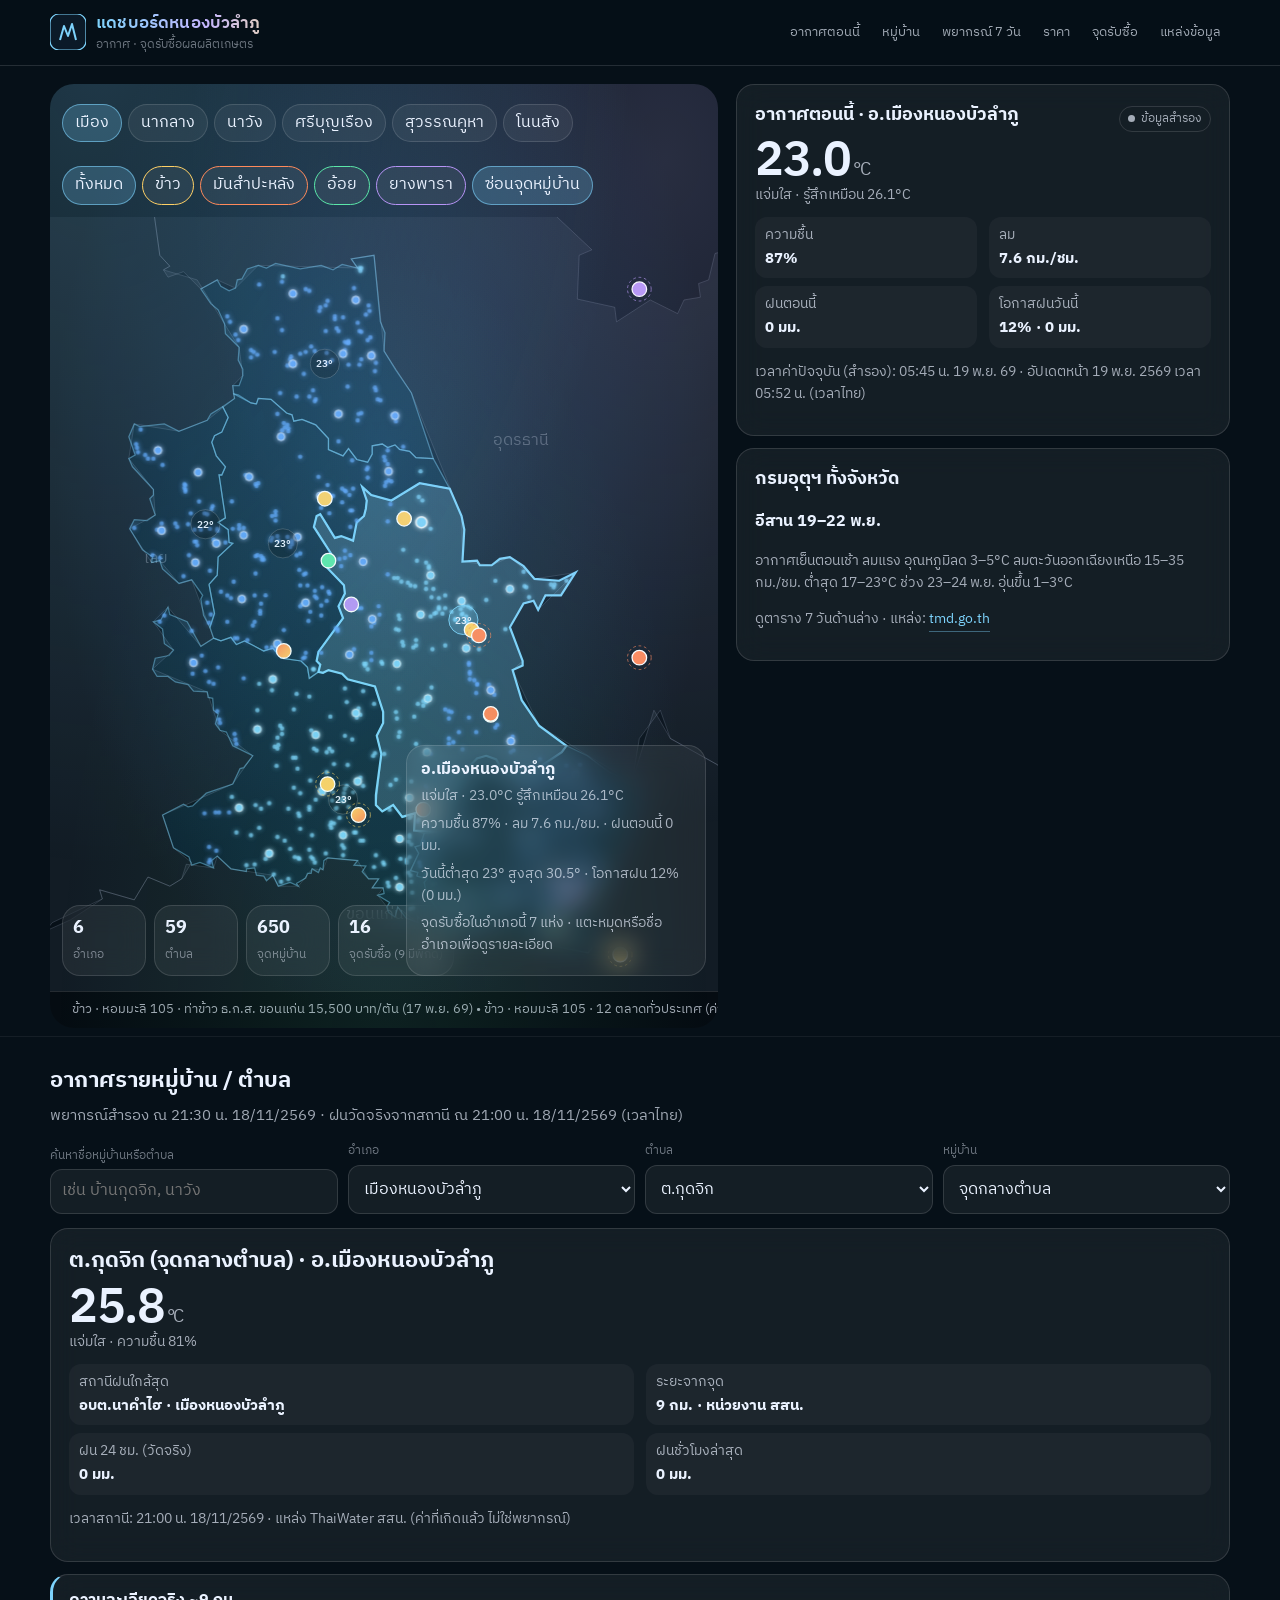
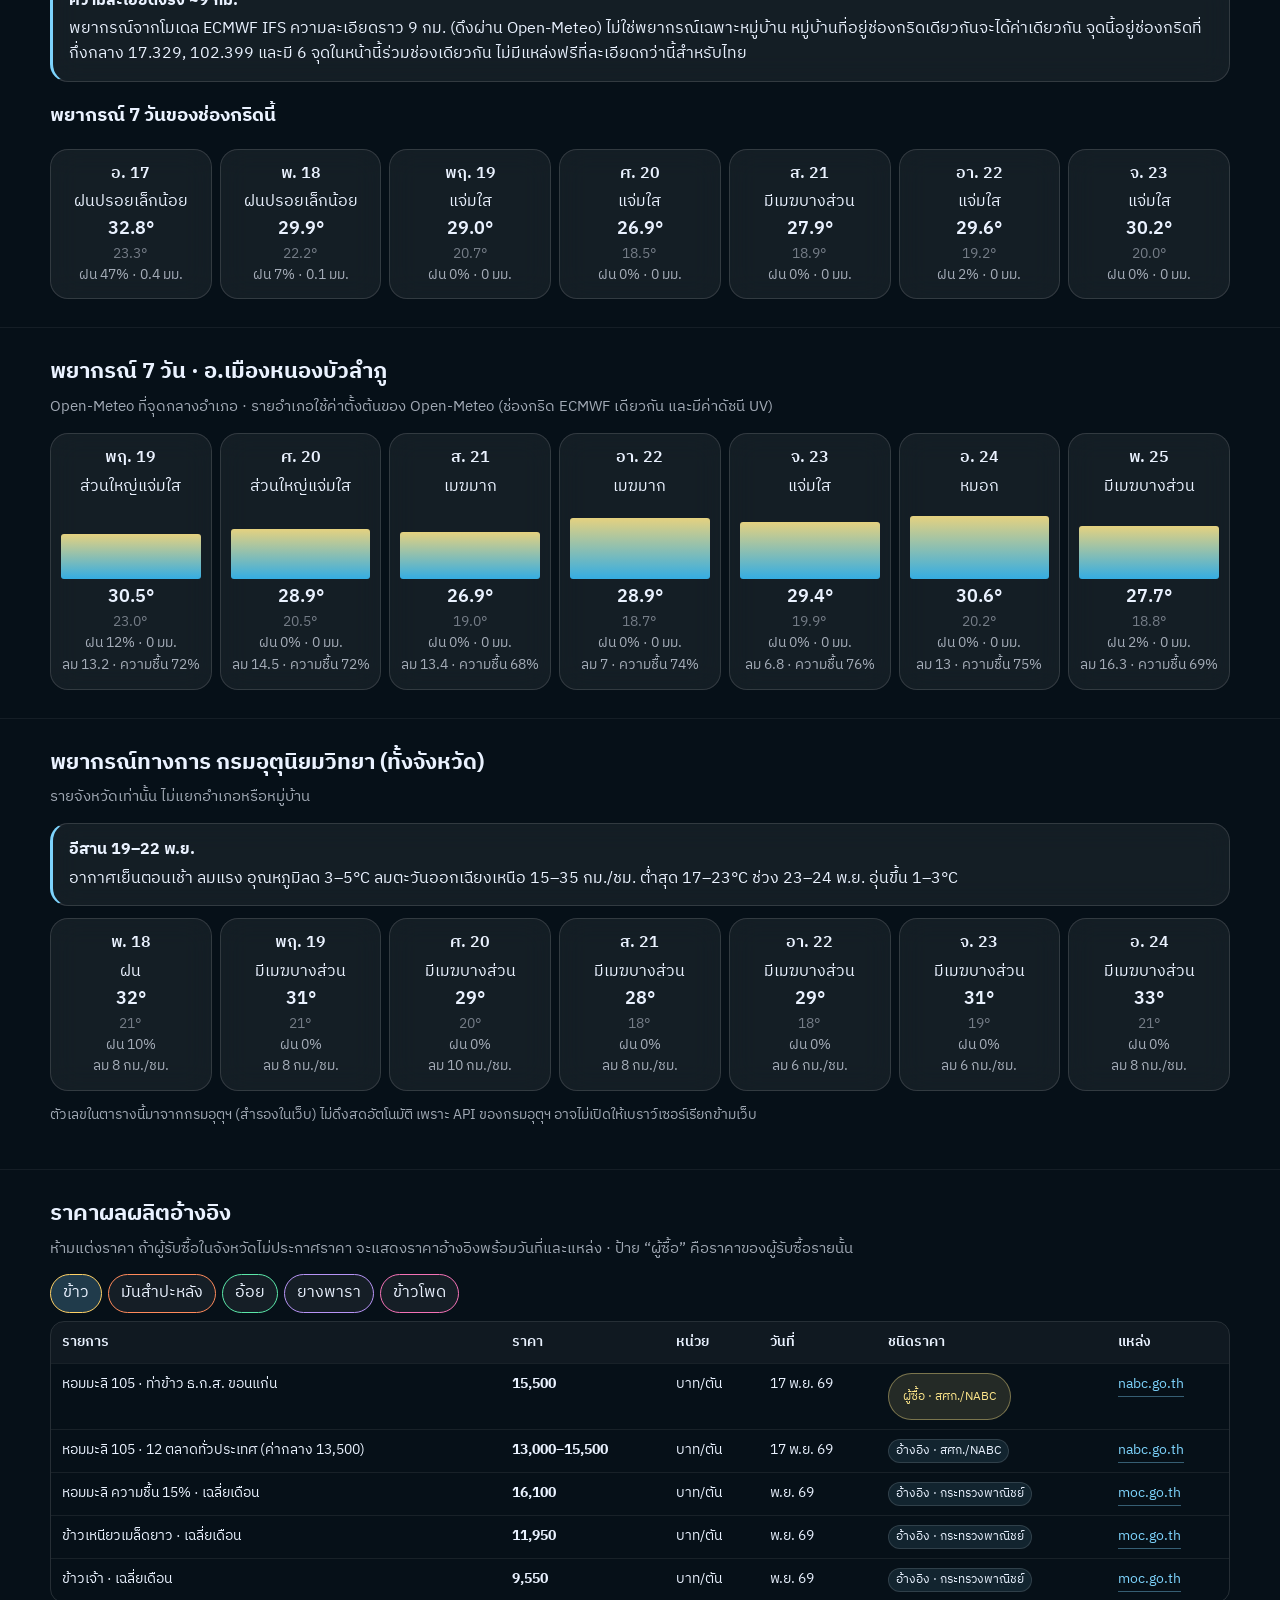
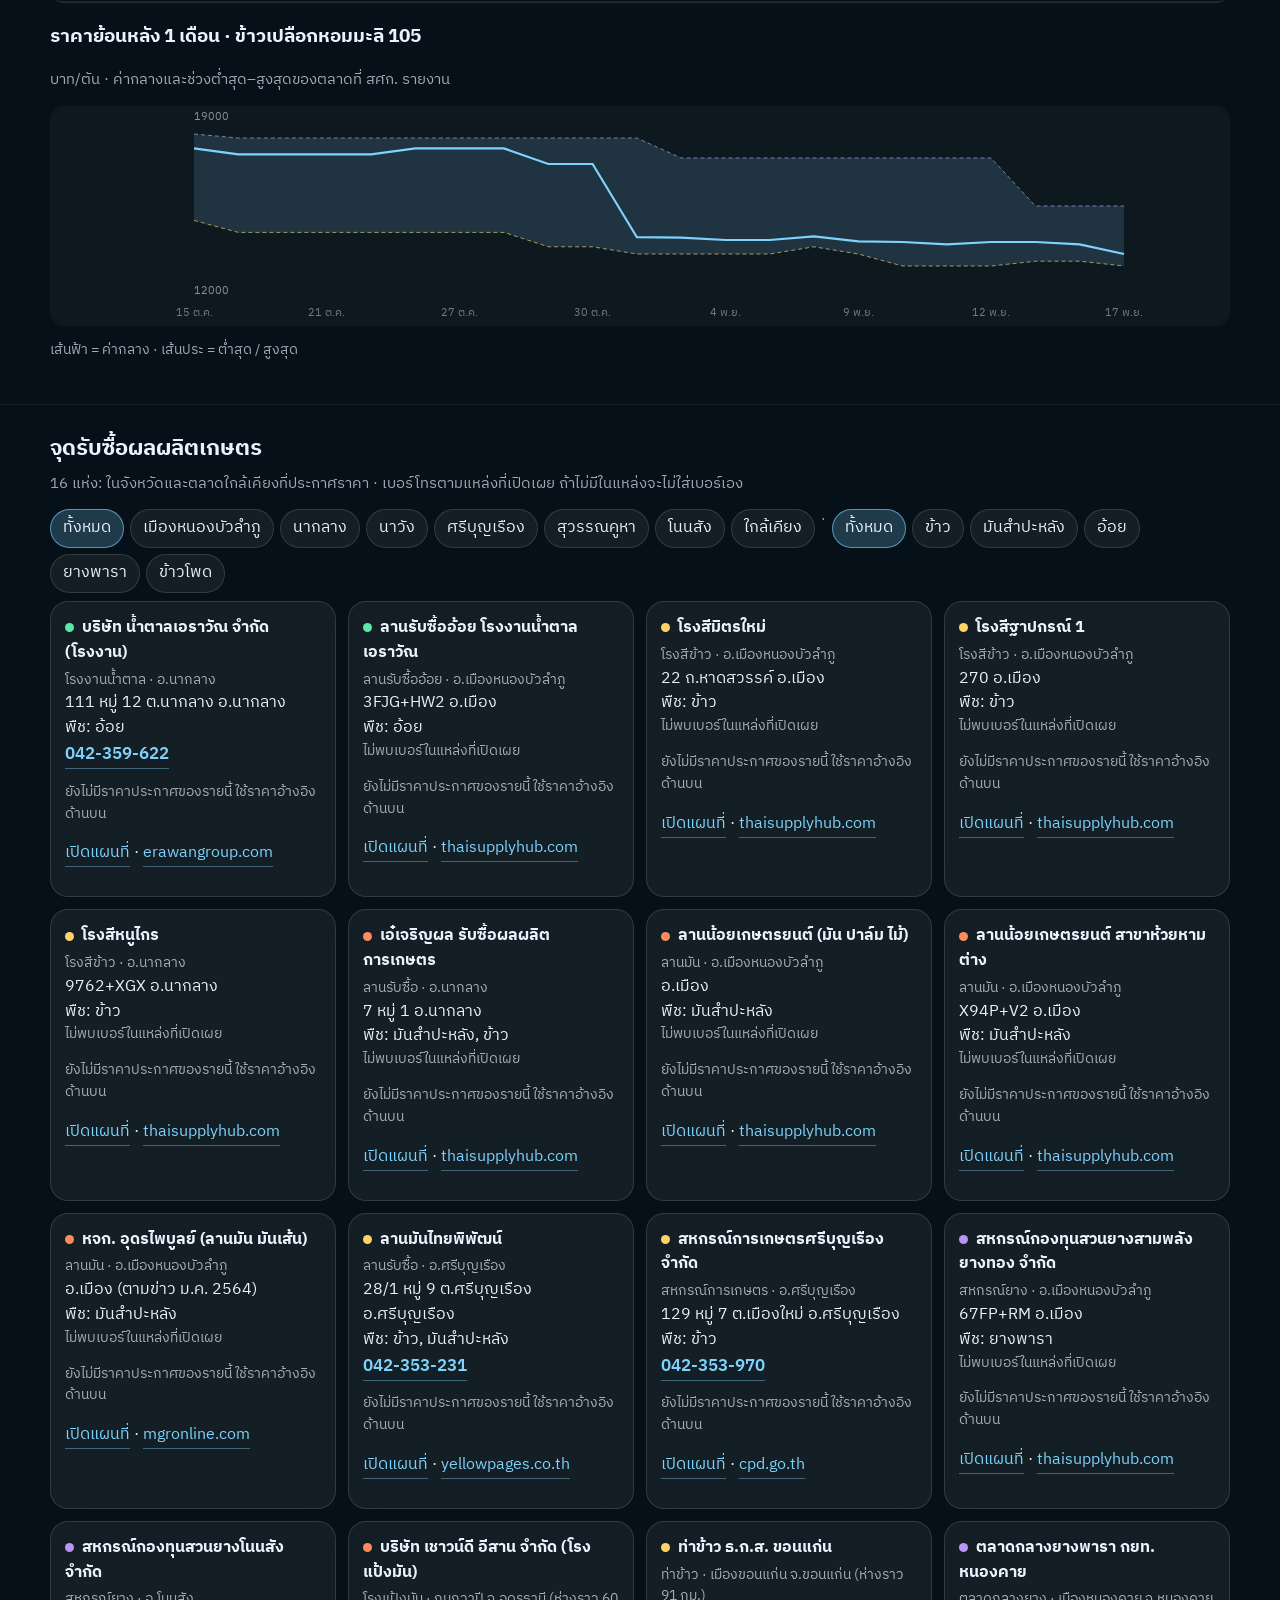
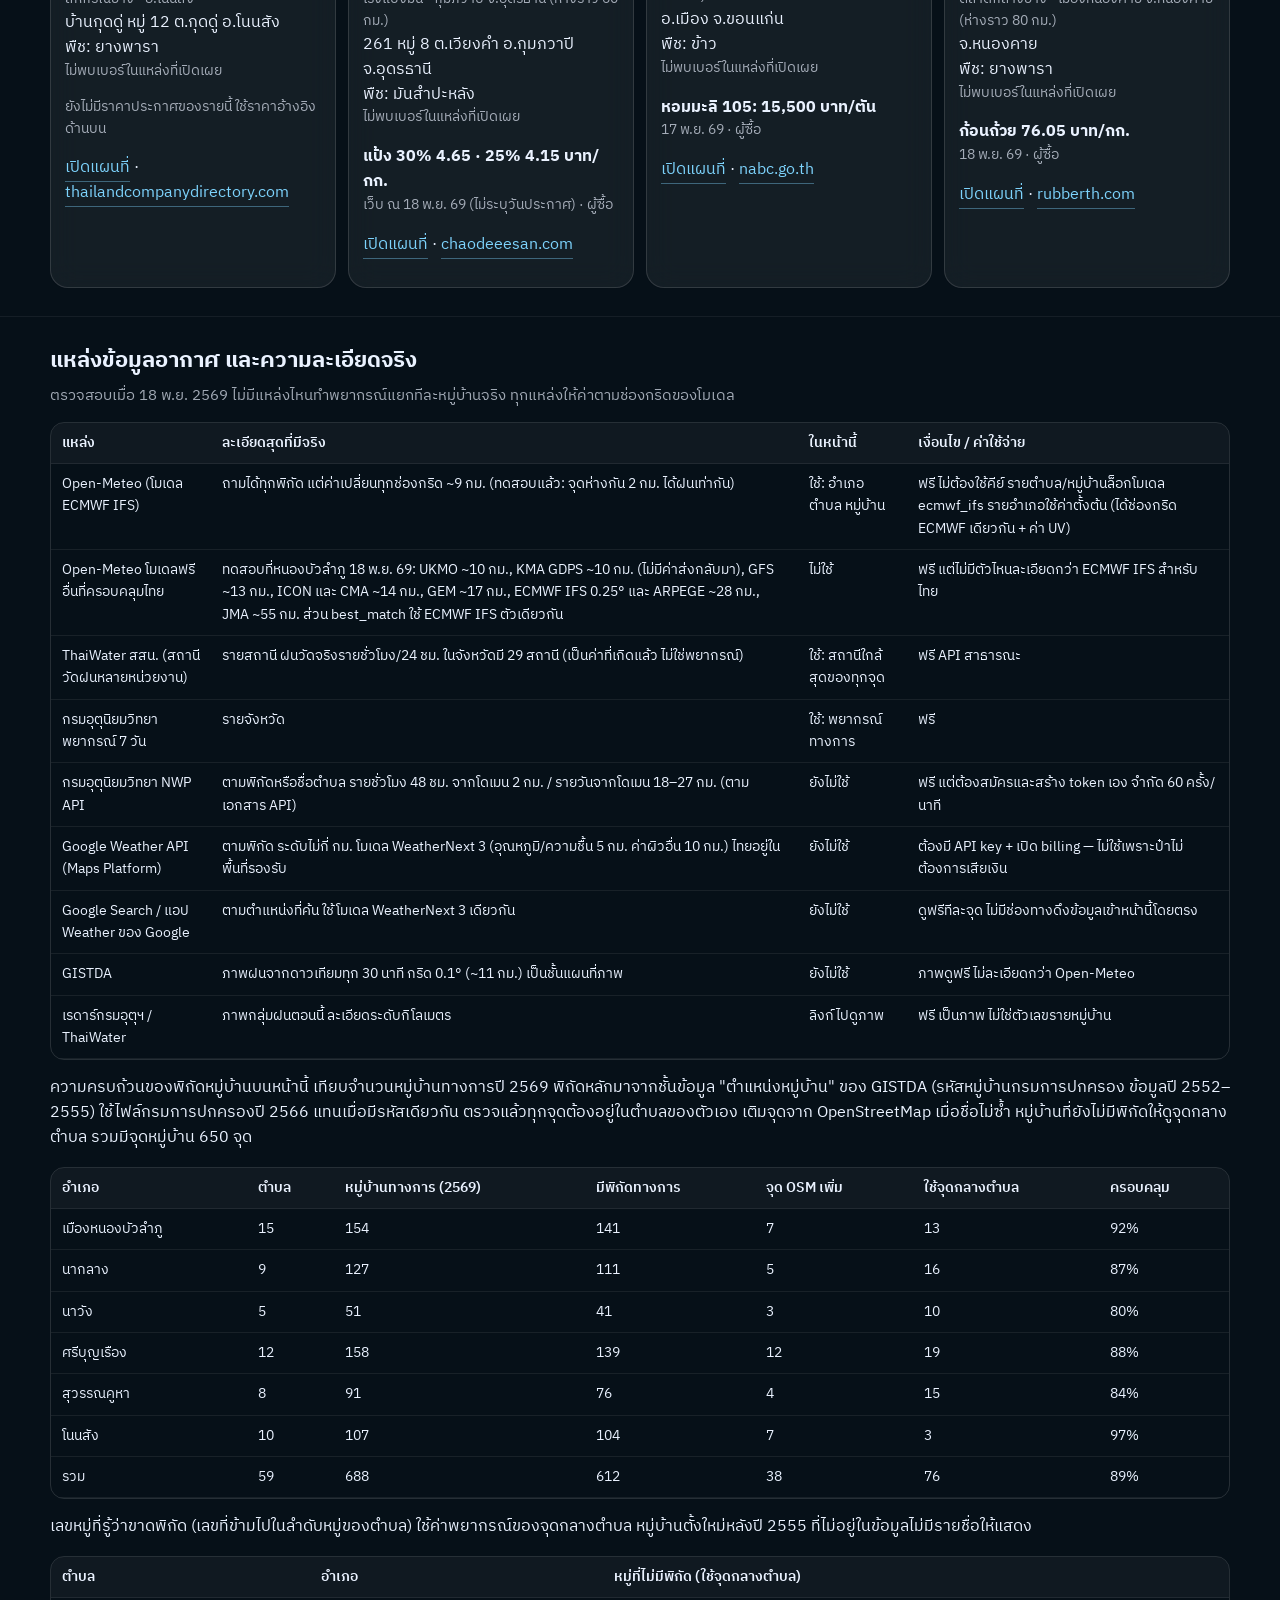
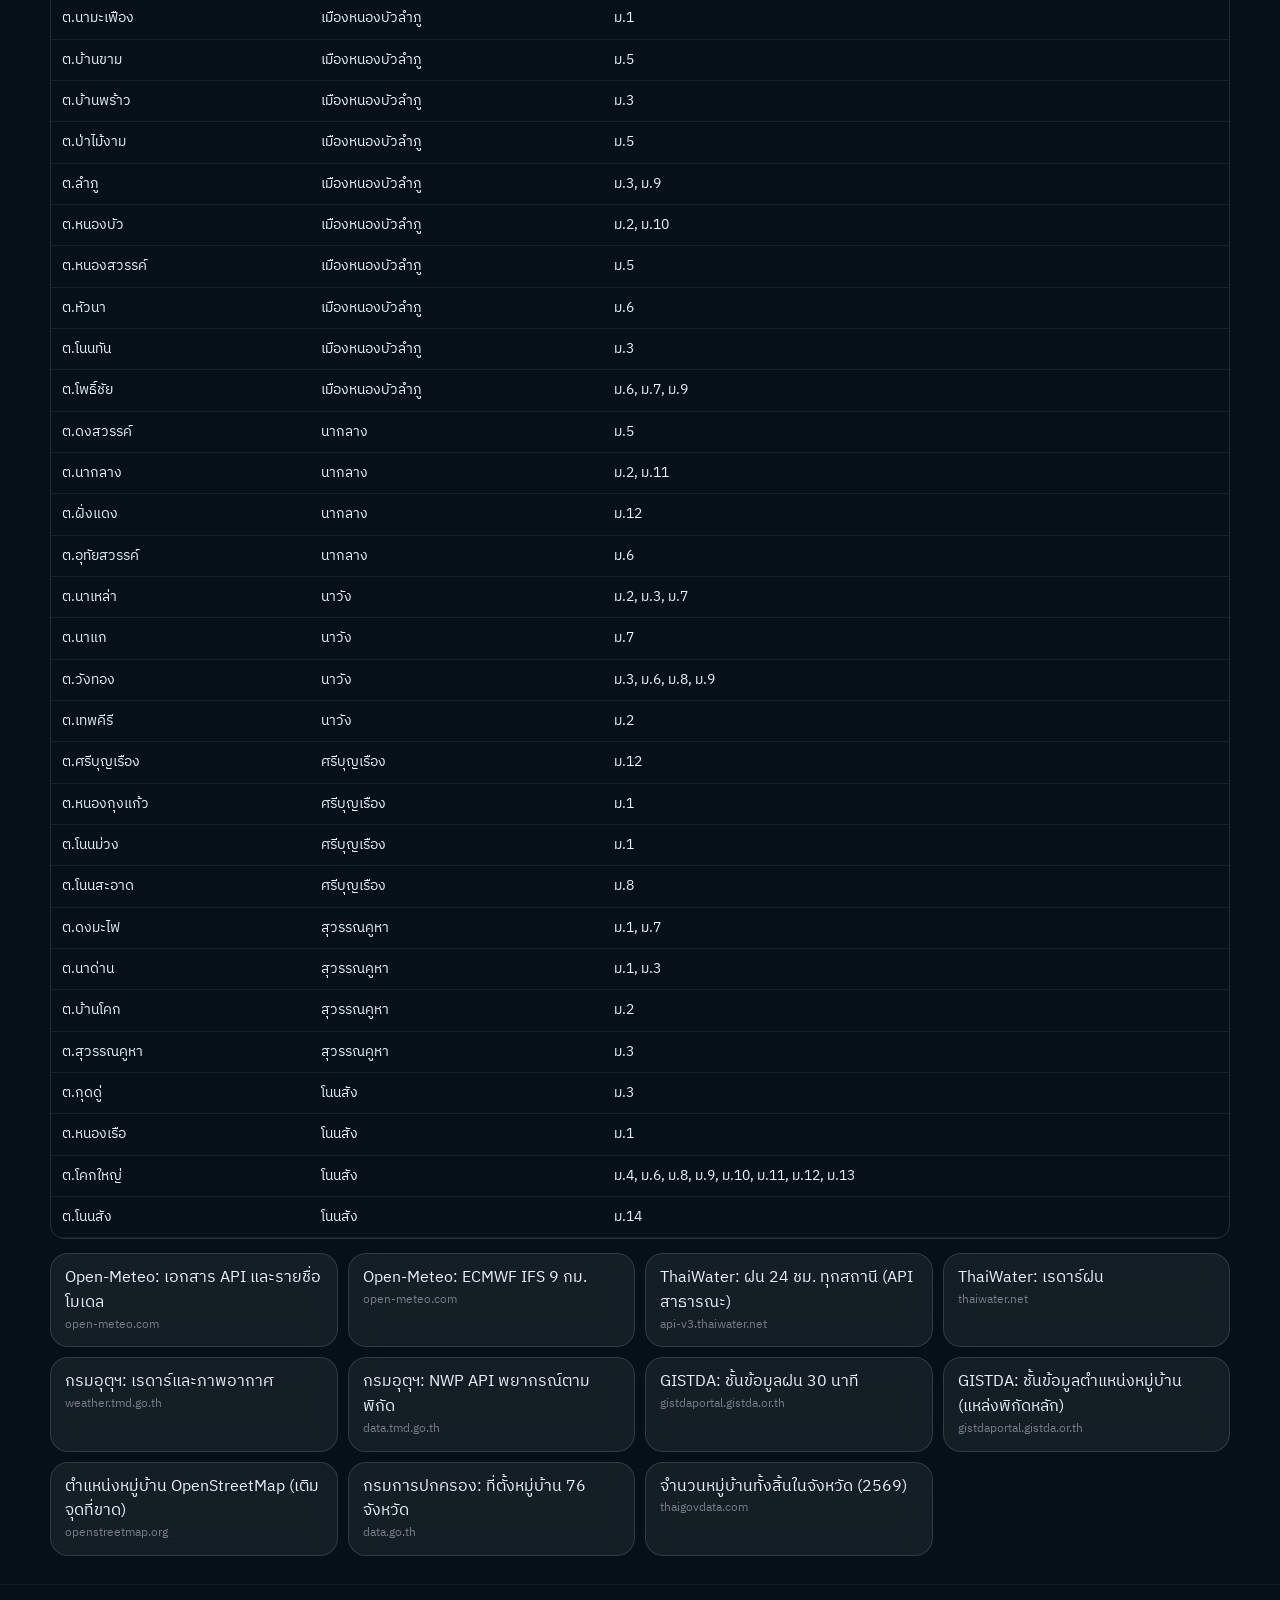
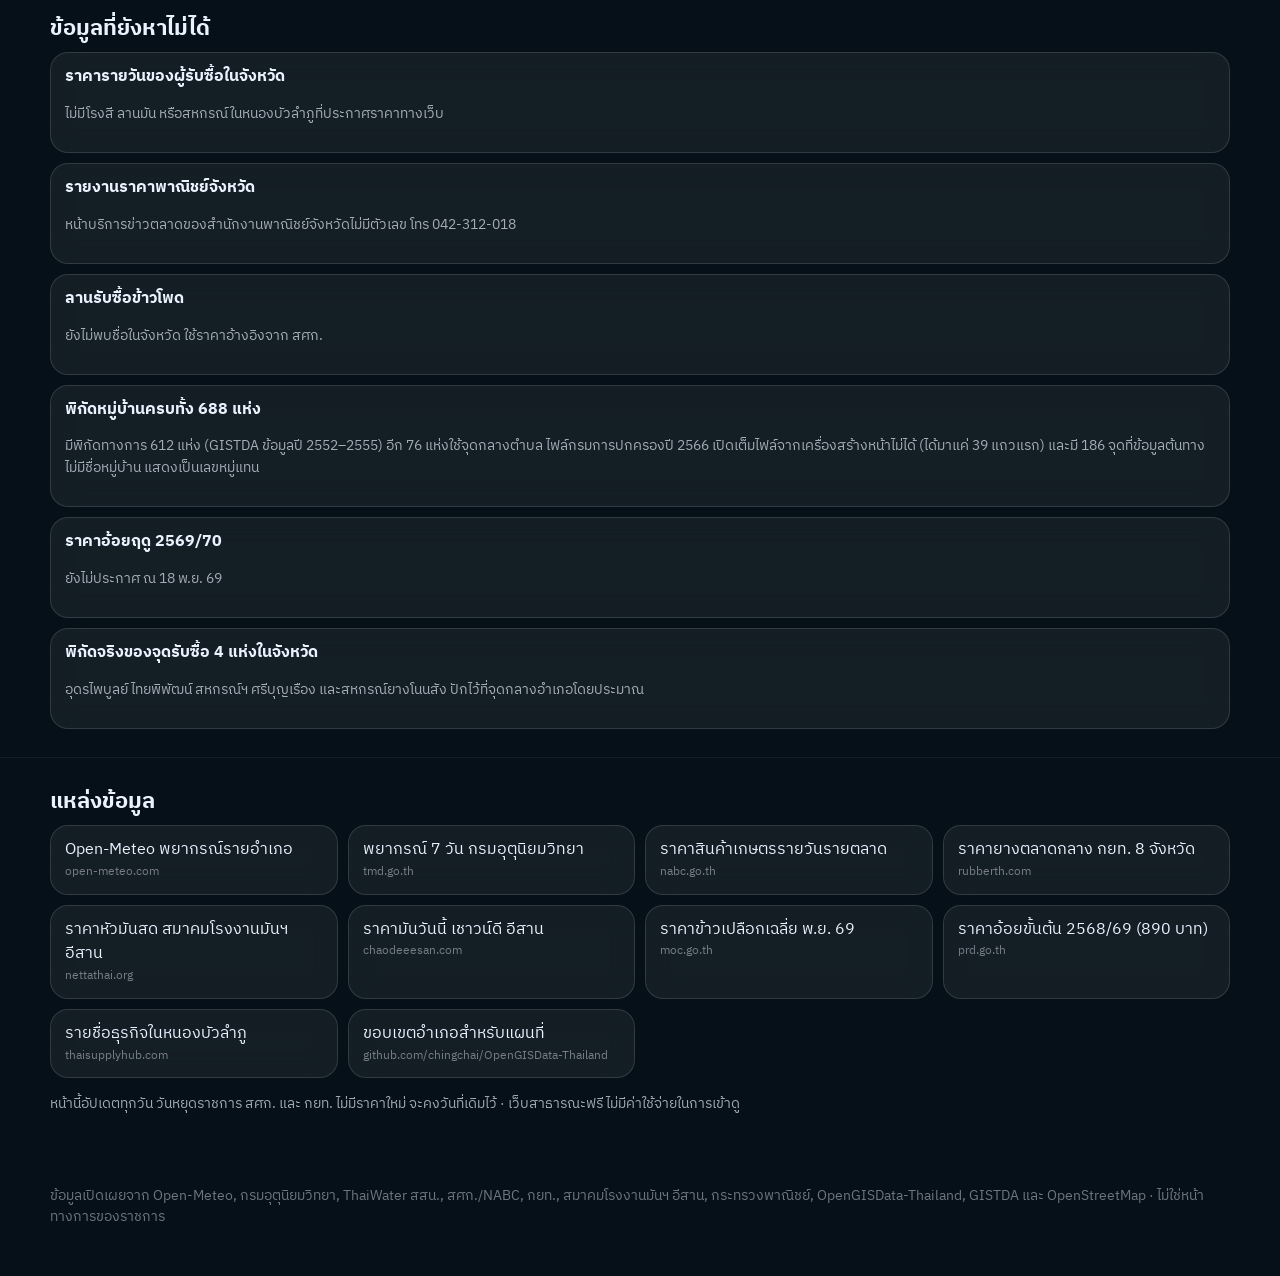
==== index.html @ e5b441b7 "Initial public Nong Bua Lamphu dashboard" ====
<!DOCTYPE html>
<html lang="th">
<head>
  <meta charset="utf-8">
  <meta name="viewport" content="width=device-width, initial-scale=1">
  <title>แดชบอร์ดหนองบัวลำภู: อากาศ และจุดรับซื้อผลผลิตเกษตร</title>
  <meta name="description" content="แผนที่ 6 อำเภอ 59 ตำบล อากาศรายตำบล/หมู่บ้าน ฝนวัดจริงจากสถานี พยากรณ์ 7 วัน ราคาผลผลิตล่าสุด และจุดรับซื้อในจังหวัดหนองบัวลำภู">
  <meta name="theme-color" content="#061018">
  <link rel="canonical" href="https://tongazung-ctrl.github.io/nbl-dashboard/">
  <meta property="og:type" content="website">
  <meta property="og:locale" content="th_TH">
  <meta property="og:site_name" content="แดชบอร์ดหนองบัวลำภู">
  <meta property="og:title" content="แดชบอร์ดหนองบัวลำภู: อากาศ และจุดรับซื้อผลผลิตเกษตร">
  <meta property="og:description" content="แผนที่ 6 อำเภอ 59 ตำบล อากาศรายตำบล/หมู่บ้าน ฝนวัดจริงจากสถานี พยากรณ์ 7 วัน ราคาผลผลิต และจุดรับซื้อ พร้อมเบอร์โทร">
  <meta property="og:url" content="https://tongazung-ctrl.github.io/nbl-dashboard/">
  <meta property="og:image" content="https://tongazung-ctrl.github.io/nbl-dashboard/assets/og.png">
  <meta property="og:image:width" content="1200">
  <meta property="og:image:height" content="630">
  <meta property="og:image:alt" content="แผนที่จังหวัดหนองบัวลำภูพร้อมจุดรับซื้อผลผลิตเกษตร">
  <meta name="twitter:card" content="summary_large_image">
  <meta name="twitter:title" content="แดชบอร์ดหนองบัวลำภู: อากาศ และจุดรับซื้อผลผลิตเกษตร">
  <meta name="twitter:description" content="แผนที่ 6 อำเภอ อากาศรายหมู่บ้าน ราคาผลผลิต และจุดรับซื้อในจังหวัดหนองบัวลำภู">
  <meta name="twitter:image" content="https://tongazung-ctrl.github.io/nbl-dashboard/assets/og.png">
  <link rel="icon" href="./assets/favicon.svg" type="image/svg+xml">
  <link rel="apple-touch-icon" href="./assets/og.png">
  <link rel="preconnect" href="https://fonts.googleapis.com">
  <link rel="preconnect" href="https://fonts.gstatic.com" crossorigin>
  <link href="https://fonts.googleapis.com/css2?family=IBM+Plex+Sans+Thai:wght@400;500;600;700&family=Prompt:wght@400;500;600&display=swap" rel="stylesheet">
  <link rel="stylesheet" href="./css/style.css">
</head>
<body>
  <a class="skip" href="#main">ข้ามไปเนื้อหา</a>
  <header class="top">
    <div class="top-inner">
      <a class="brand" href="#map">
        <svg class="brand-mark" viewBox="0 0 36 36" aria-hidden="true">
          <rect width="36" height="36" rx="9" fill="#0b1a28" stroke="#7dd3fc" stroke-width="1.2"/>
          <path d="M10 26 L14 12 L18 22 L22 10 L26 26" fill="none" stroke="#7dd3fc" stroke-width="2" stroke-linejoin="round"/>
        </svg>
        <div>
          <h1 class="nb-title">แดชบอร์ดหนองบัวลำภู</h1>
          <p>อากาศ · จุดรับซื้อผลผลิตเกษตร</p>
        </div>
      </a>
      <nav class="nav" aria-label="ส่วนของหน้า">
        <a href="#now">อากาศตอนนี้</a>
        <a href="#village">หมู่บ้าน</a>
        <a href="#wx7">พยากรณ์ 7 วัน</a>
        <a href="#prices">ราคา</a>
        <a href="#buyers">จุดรับซื้อ</a>
        <a href="#wxsrc">แหล่งข้อมูล</a>
      </nav>
    </div>
  </header>

  <main id="main">
    <section class="hero" id="map">
      <div class="wrap hero-grid">
        <div class="map-stage" id="map-stage">
          <div class="aurora" aria-hidden="true"></div>
          <div class="map-hud" id="map-hud"></div>
          <div id="map-svg"></div>
          <div class="vfx" id="vfx" aria-hidden="true"></div>
          <div class="map-overlay">
            <div class="map-stats" id="map-stats"></div>
            <aside class="nb-glass map-card" id="map-card"></aside>
          </div>
          <div class="ticker-wrap"><div class="ticker" id="ticker"></div></div>
        </div>
        <div class="side">
          <article class="nb-glass panel" id="now">
            <div id="now-panel">กำลังโหลดข้อมูล…</div>
          </article>
          <article class="nb-glass panel" id="tmd-mini"></article>
        </div>
      </div>
    </section>

    <section class="block" id="village">
      <div class="wrap">
        <h2>อากาศรายหมู่บ้าน / ตำบล</h2>
        <p class="caption" id="village-caption"></p>
        <div class="filters" id="village-filters"></div>
        <div id="village-body"></div>
      </div>
    </section>

    <section class="block" id="wx7">
      <div class="wrap">
        <h2 id="wx7-title">พยากรณ์ 7 วัน</h2>
        <p class="caption">Open-Meteo ที่จุดกลางอำเภอ · รายอำเภอใช้ค่าตั้งต้นของ Open-Meteo (ช่องกริด ECMWF เดียวกัน และมีค่าดัชนี UV)</p>
        <div class="grid-7" id="wx7-grid"></div>
      </div>
    </section>

    <section class="block" id="tmd">
      <div class="wrap">
        <h2>พยากรณ์ทางการ กรมอุตุนิยมวิทยา (ทั้งจังหวัด)</h2>
        <p class="caption">รายจังหวัดเท่านั้น ไม่แยกอำเภอหรือหมู่บ้าน</p>
        <div id="tmd-body"></div>
      </div>
    </section>

    <section class="block" id="prices">
      <div class="wrap">
        <h2>ราคาผลผลิตอ้างอิง</h2>
        <p class="caption">ห้ามแต่งราคา ถ้าผู้รับซื้อในจังหวัดไม่ประกาศราคา จะแสดงราคาอ้างอิงพร้อมวันที่และแหล่ง · ป้าย “ผู้ซื้อ” คือราคาของผู้รับซื้อรายนั้น</p>
        <div class="chips" id="price-crops"></div>
        <div class="table-wrap" id="price-table"></div>
        <div id="series-block" style="margin-top:18px"></div>
      </div>
    </section>

    <section class="block" id="buyers">
      <div class="wrap">
        <h2>จุดรับซื้อผลผลิตเกษตร</h2>
        <p class="caption">16 แห่ง: ในจังหวัดและตลาดใกล้เคียงที่ประกาศราคา · เบอร์โทรตามแหล่งที่เปิดเผย ถ้าไม่มีในแหล่งจะไม่ใส่เบอร์เอง</p>
        <div class="chips" id="buyer-filters"></div>
        <div class="buyer-grid" id="buyer-grid"></div>
      </div>
    </section>

    <section class="block" id="wxsrc">
      <div class="wrap">
        <h2>แหล่งข้อมูลอากาศ และความละเอียดจริง</h2>
        <p class="caption">ตรวจสอบเมื่อ 18 พ.ย. 2569 ไม่มีแหล่งไหนทำพยากรณ์แยกทีละหมู่บ้านจริง ทุกแหล่งให้ค่าตามช่องกริดของโมเดล</p>
        <div id="wxsrc-body"></div>
      </div>
    </section>

    <section class="block" id="gaps">
      <div class="wrap">
        <h2>ข้อมูลที่ยังหาไม่ได้</h2>
        <div class="gap-list" id="gaps-body"></div>
      </div>
    </section>

    <section class="block" id="sources">
      <div class="wrap">
        <h2>แหล่งข้อมูล</h2>
        <div class="links" id="sources-body"></div>
        <p class="muted" style="margin-top:16px">หน้านี้อัปเดตทุกวัน วันหยุดราชการ สศก. และ กยท. ไม่มีราคาใหม่ จะคงวันที่เดิมไว้ · เว็บสาธารณะฟรี ไม่มีค่าใช้จ่ายในการเข้าดู</p>
      </div>
    </section>
  </main>

  <footer>
    <div class="wrap">ข้อมูลเปิดเผยจาก Open-Meteo, กรมอุตุนิยมวิทยา, ThaiWater สสน., สศก./NABC, กยท., สมาคมโรงงานมันฯ อีสาน, กระทรวงพาณิชย์, OpenGISData-Thailand, GISTDA และ OpenStreetMap · ไม่ใช่หน้าทางการของราชการ</div>
  </footer>
  <script src="./js/app.js" defer></script>
</body>
</html>
---- css/style.css ----
:root {
  --ink: #eaf2ff;
  --ink2: rgba(234, 242, 255, 0.68);
  --ink3: rgba(234, 242, 255, 0.45);
  --accent: #7dd3fc;
  --accent-2: #c4b5fd;
  --gold: #fde68a;
  --bg: #061018;
  --bg-2: #0b1a28;
  --card: rgba(255, 255, 255, 0.06);
  --stroke: rgba(255, 255, 255, 0.13);
  --good: #5be7a9;
  --warn: #fbbf24;
  --font: "IBM Plex Sans Thai", "Prompt", "Sarabun", "Noto Sans Thai", system-ui, sans-serif;
  --radius: 18px;
  --max: 1180px;
}

* { box-sizing: border-box; }
html { scroll-behavior: smooth; }
html, body { margin: 0; padding: 0; background: var(--bg); color: var(--ink); font-family: var(--font); }
body { min-height: 100%; line-height: 1.55; }
img { max-width: 100%; }
a { color: var(--accent); }
a:hover { color: #fff; }
button, select, input { font: inherit; color: inherit; }

.skip { position: absolute; left: -999px; top: 0; }
.skip:focus { left: 8px; top: 8px; background: #fff; color: #000; padding: 8px 12px; z-index: 99; }

/* header */
.top {
  position: sticky; top: 0; z-index: 40;
  backdrop-filter: blur(16px); -webkit-backdrop-filter: blur(16px);
  background: rgba(6, 16, 24, 0.78);
  border-bottom: 1px solid var(--stroke);
}
.top-inner, .wrap { width: min(var(--max), calc(100% - 32px)); margin: 0 auto; }
.top-inner { display: flex; align-items: center; gap: 16px; padding: 10px 0; }
.brand { display: flex; align-items: center; gap: 10px; text-decoration: none; color: inherit; flex: 1; min-width: 0; }
.brand-mark { width: 36px; height: 36px; flex: none; }
.brand h1 { margin: 0; font-size: 1.05rem; font-weight: 600; letter-spacing: 0.01em; white-space: nowrap; overflow: hidden; text-overflow: ellipsis; }
.brand p { margin: 0; font-size: 0.75rem; color: var(--ink3); }
.nav { display: flex; gap: 4px; flex-wrap: wrap; justify-content: flex-end; }
.nav a {
  color: var(--ink2); text-decoration: none; font-size: 0.82rem;
  padding: 6px 9px; border-radius: 999px;
}
.nav a:hover, .nav a:focus { background: rgba(125, 211, 252, 0.12); color: #fff; }

.nb-title {
  background: linear-gradient(90deg, #7dd3fc, #c4b5fd, #fde68a, #7dd3fc);
  background-size: 200% 100%;
  -webkit-background-clip: text; background-clip: text; color: transparent;
  animation: nbShine 8s linear infinite;
}

@keyframes nbPulse { 0% { transform: scale(1); opacity: .8 } 100% { transform: scale(3.4); opacity: 0 } }
@keyframes nbFloatA { 0% { transform: translate3d(0,0,0); opacity: 0 } 20% { opacity: .9 } 100% { transform: translate3d(24px,-160px,0); opacity: 0 } }
@keyframes nbFloatB { 0% { transform: translate3d(0,0,0); opacity: 0 } 20% { opacity: .8 } 100% { transform: translate3d(-28px,-200px,0); opacity: 0 } }
@keyframes nbRain { 0% { transform: translate3d(0,-140px,0) rotate(12deg) } 100% { transform: translate3d(-180px,1100px,0) rotate(12deg) } }
@keyframes nbCloud { 0% { transform: translateX(-40%) } 100% { transform: translateX(140%) } }
@keyframes nbAurora { 0%,100% { transform: translate(0,0) scale(1) } 50% { transform: translate(8%,6%) scale(1.2) } }
@keyframes nbDraw { from { stroke-dashoffset: 2600 } to { stroke-dashoffset: 0 } }
@keyframes nbDash { to { stroke-dashoffset: -24 } }
@keyframes nbTicker { from { transform: translateX(0) } to { transform: translateX(-50%) } }
@keyframes nbRise { from { opacity: 0; transform: translateY(14px) } to { opacity: 1; transform: none } }
@keyframes nbShine { 0% { background-position: 0% 50% } 100% { background-position: 200% 50% } }

.nb-pulse { transform-box: fill-box; transform-origin: center; animation: nbPulse 2.6s ease-out infinite; }
.nb-dist { cursor: pointer; transition: fill .35s ease, filter .35s ease; }
.nb-dist:hover, .nb-dist:focus { fill: rgba(125,211,252,.20); filter: drop-shadow(0 0 12px rgba(125,211,252,.75)); outline: none; }
.nb-dist.is-on { fill: rgba(125,211,252,.28); }
.nb-draw { stroke-dasharray: 2600; animation: nbDraw 2.8s ease-out both; }
.nb-flow { stroke-dasharray: 6 6; animation: nbDash 1.1s linear infinite; }
.nb-pin { cursor: pointer; }
.nb-pin .nb-core { transition: transform .25s ease; transform-box: fill-box; transform-origin: center; }
.nb-pin:hover .nb-core, .nb-pin:focus .nb-core { transform: scale(1.4); }
.nb-glass { background: var(--card); border: 1px solid var(--stroke); backdrop-filter: blur(14px); -webkit-backdrop-filter: blur(14px); border-radius: var(--radius); }
.nb-rise { animation: nbRise .55s ease both; }
.nb-chip { transition: box-shadow .25s ease, background .25s ease, transform .2s ease; cursor: pointer; font: inherit; color: inherit; background: rgba(255,255,255,.06); border: 1px solid var(--stroke); border-radius: 999px; padding: 6px 12px; }
.nb-chip:hover { box-shadow: 0 0 18px rgba(125,211,252,.45); transform: translateY(-1px); }
.nb-chip.is-on { background: rgba(125,211,252,.22); border-color: rgba(125,211,252,.6); }
.nb-link { color: var(--accent); text-decoration: none; border-bottom: 1px solid rgba(125,211,252,.4); }
.nb-link:hover { color: #fff; border-color: #fff; }

/* hero */
.hero { padding: 18px 0 8px; }
.hero-grid { display: grid; grid-template-columns: minmax(0, 1.15fr) minmax(280px, 0.85fr); gap: 18px; align-items: start; }
.map-stage { position: relative; overflow: hidden; border-radius: 24px; isolation: isolate; background: radial-gradient(ellipse at 50% 40%, #123049 0%, #071018 70%); min-height: 480px; }
.map-stage svg.map { width: 100%; height: auto; display: block; max-height: 86vh; }
.aurora {
  position: absolute; inset: -20%; pointer-events: none; z-index: 0;
  background:
    radial-gradient(ellipse at 20% 10%, rgba(125,211,252,.22), transparent 50%),
    radial-gradient(ellipse at 80% 20%, rgba(196,181,253,.18), transparent 45%),
    radial-gradient(ellipse at 50% 90%, rgba(91,231,169,.1), transparent 50%);
  animation: nbAurora 16s ease-in-out infinite;
}
.vfx { position: absolute; inset: 0; pointer-events: none; overflow: hidden; z-index: 2; }
.vfx .drop {
  position: absolute; top: -10%; width: 1.5px; height: 18px;
  background: linear-gradient(to bottom, transparent, rgba(186,230,253,.85));
  animation: nbRain 2.2s linear infinite;
}
.vfx .cloud {
  position: absolute; top: 8%; width: 180px; height: 46px; border-radius: 40px;
  background: rgba(226,232,240,.16); filter: blur(2px);
  animation: nbCloud 28s linear infinite;
}
.vfx .sun {
  position: absolute; width: 6px; height: 6px; border-radius: 50%;
  background: #fde68a; opacity: 0;
  animation: nbFloatA 5s ease-in infinite;
}
.ticker-wrap { overflow: hidden; border-top: 1px solid var(--stroke); background: rgba(0,0,0,.25); }
.ticker { display: flex; width: max-content; animation: nbTicker 40s linear infinite; white-space: nowrap; font-size: 0.8rem; color: var(--ink2); padding: 8px 0; }
.ticker span { padding: 0 22px; }

.map-overlay { position: absolute; inset: 0; z-index: 3; pointer-events: none; }
.map-overlay > * { pointer-events: auto; }
.map-hud { position: relative; z-index: 4; display: flex; flex-wrap: wrap; gap: 8px; align-items: flex-start; padding: 12px 12px 4px; }
.map-card { position: absolute; right: 12px; bottom: 52px; width: min(300px, calc(100% - 24px)); padding: 12px 14px; font-size: 0.88rem; }
.map-card h3 { margin: 0 0 4px; font-size: 1rem; }
.map-card p { margin: 0 0 6px; color: var(--ink2); }
.map-stats { position: absolute; left: 12px; bottom: 52px; display: flex; gap: 8px; flex-wrap: wrap; }
.stat { padding: 8px 10px; min-width: 84px; }
.stat b { display: block; font-size: 1.15rem; }
.stat span { font-size: 0.72rem; color: var(--ink3); }

.side { display: flex; flex-direction: column; gap: 12px; }
.panel { padding: 16px 18px; }
.panel h2 { margin: 0 0 8px; font-size: 1.15rem; }
.panel .muted, .muted { color: var(--ink2); font-size: 0.88rem; }
.now-temp { font-size: 3rem; font-weight: 600; letter-spacing: -0.03em; line-height: 1; }
.now-temp small { font-size: 1.1rem; font-weight: 400; color: var(--ink2); }
.kv { display: grid; grid-template-columns: 1fr 1fr; gap: 8px 12px; margin-top: 10px; font-size: 0.88rem; }
.kv div { background: rgba(255,255,255,.04); border-radius: 12px; padding: 8px 10px; }
.kv b { display: block; font-size: 0.95rem; }
.chips { display: flex; flex-wrap: wrap; gap: 6px; margin: 8px 0; }
.live-badge { display: inline-flex; align-items: center; gap: 6px; font-size: 0.75rem; padding: 3px 8px; border-radius: 999px; border: 1px solid var(--stroke); color: var(--ink2); }
.live-badge.on { border-color: rgba(91,231,169,.5); color: var(--good); }
.live-badge i { width: 7px; height: 7px; border-radius: 50%; background: currentColor; display: inline-block; }

/* sections */
section.block { padding: 28px 0; border-top: 1px solid rgba(255,255,255,.06); }
section.block h2 { margin: 0 0 6px; font-size: 1.35rem; }
.caption { margin: 0 0 14px; color: var(--ink2); font-size: 0.92rem; }
.grid-7 { display: grid; grid-template-columns: repeat(7, minmax(0, 1fr)); gap: 8px; }
.day-card { padding: 12px 10px; text-align: center; }
.day-card .hi { font-size: 1.15rem; font-weight: 600; }
.day-card .lo { color: var(--ink3); font-size: 0.85rem; }
.day-card .name { font-weight: 600; margin-bottom: 4px; }
.bars { display: flex; align-items: flex-end; gap: 3px; height: 72px; margin: 8px 0 4px; }
.bar { flex: 1; border-radius: 3px; background: linear-gradient(to top, #38bdf8, #fde68a); opacity: .9; min-height: 4px; }

/* village */
.filters { display: flex; flex-wrap: wrap; gap: 10px; align-items: flex-end; margin-bottom: 14px; }
.field { display: flex; flex-direction: column; gap: 4px; min-width: min(100%, 180px); flex: 1; position: relative; }
.field label { font-size: 0.78rem; color: var(--ink3); }
.field input, .field select {
  background: rgba(255,255,255,.06); border: 1px solid var(--stroke);
  border-radius: 12px; padding: 9px 11px; outline: none;
}
.field input:focus, .field select:focus { border-color: var(--accent); }
.suggest { position: absolute; top: 100%; left: 0; right: 0; z-index: 8; background: #102232; border: 1px solid var(--stroke); border-radius: 12px; margin-top: 4px; max-height: 240px; overflow: auto; box-shadow: 0 12px 40px rgba(0,0,0,.4); }
.suggest button { display: block; width: 100%; text-align: left; background: none; border: 0; padding: 8px 12px; cursor: pointer; color: inherit; }
.suggest button:hover, .suggest button:focus { background: rgba(125,211,252,.12); }
.callout { padding: 14px 16px; border-left: 3px solid var(--accent); margin: 12px 0; }
.callout strong { display: block; margin-bottom: 4px; }

/* tables */
.table-wrap { overflow: auto; border-radius: 14px; border: 1px solid var(--stroke); }
table { width: 100%; border-collapse: collapse; font-size: 0.9rem; }
th, td { padding: 9px 11px; text-align: left; border-bottom: 1px solid rgba(255,255,255,.07); vertical-align: top; }
th { background: rgba(255,255,255,.04); font-weight: 600; white-space: nowrap; }
tr:hover td { background: rgba(125,211,252,.05); }
.tag { display: inline-block; font-size: 0.72rem; padding: 2px 7px; border-radius: 999px; border: 1px solid var(--stroke); }
.tag.buyer { background: rgba(253,230,138,.12); border-color: rgba(253,230,138,.4); color: var(--gold); }
.tag.ref { background: rgba(125,211,252,.1); }

/* chart */
.chart { width: 100%; height: 220px; display: block; background: rgba(255,255,255,.03); border-radius: 14px; }

/* buyers */
.buyer-grid { display: grid; grid-template-columns: repeat(auto-fill, minmax(260px, 1fr)); gap: 12px; }
.buyer { padding: 14px; }
.buyer h3 { margin: 0 0 4px; font-size: 1rem; }
.buyer .phone a { font-size: 1.05rem; font-weight: 600; text-decoration: none; }
.dot { display: inline-block; width: 9px; height: 9px; border-radius: 50%; margin-right: 4px; vertical-align: middle; }

/* sources / cards */
.links { display: grid; grid-template-columns: repeat(auto-fill, minmax(240px, 1fr)); gap: 10px; }
.links a { display: block; padding: 12px 14px; text-decoration: none; color: inherit; }
.links a:hover { border-color: var(--accent); }
.links small { display: block; color: var(--ink3); font-size: 0.75rem; }
.gap-list { display: grid; gap: 10px; }
.gap-list article { padding: 12px 14px; }
.gap-list h3 { margin: 0 0 4px; font-size: 1rem; }

footer { padding: 28px 0 48px; color: var(--ink3); font-size: 0.85rem; }

@media (max-width: 900px) {
  .hero-grid { grid-template-columns: 1fr; }
  .grid-7 { grid-template-columns: repeat(2, minmax(0, 1fr)); }
  .brand p, .nav { display: none; }
  .map-card, .map-stats { position: static; width: auto; margin: 8px 12px; }
  .map-overlay { position: relative; inset: auto; }
  .map-stage { min-height: 0; }
  .now-temp { font-size: 2.4rem; }
}
@media (prefers-reduced-motion: reduce) {
  *, *::before, *::after { animation: none !important; transition: none !important; }
}
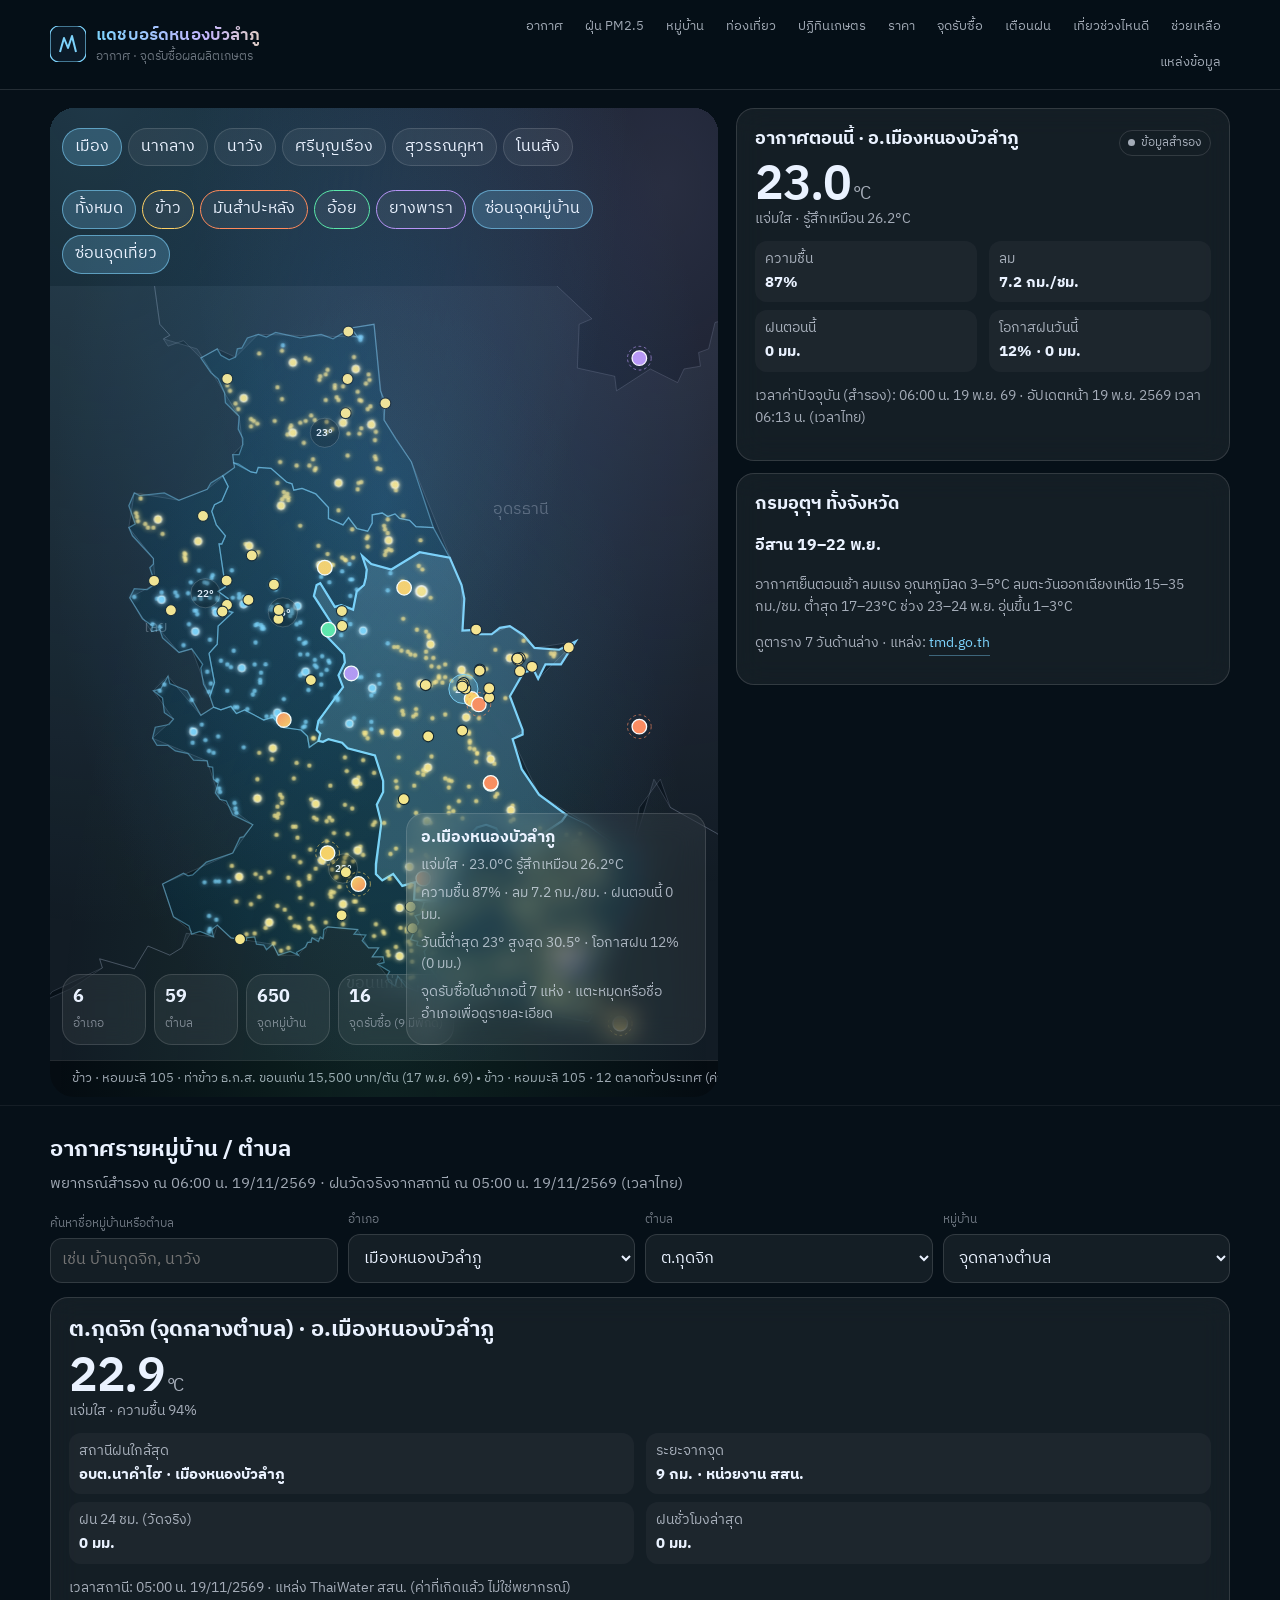
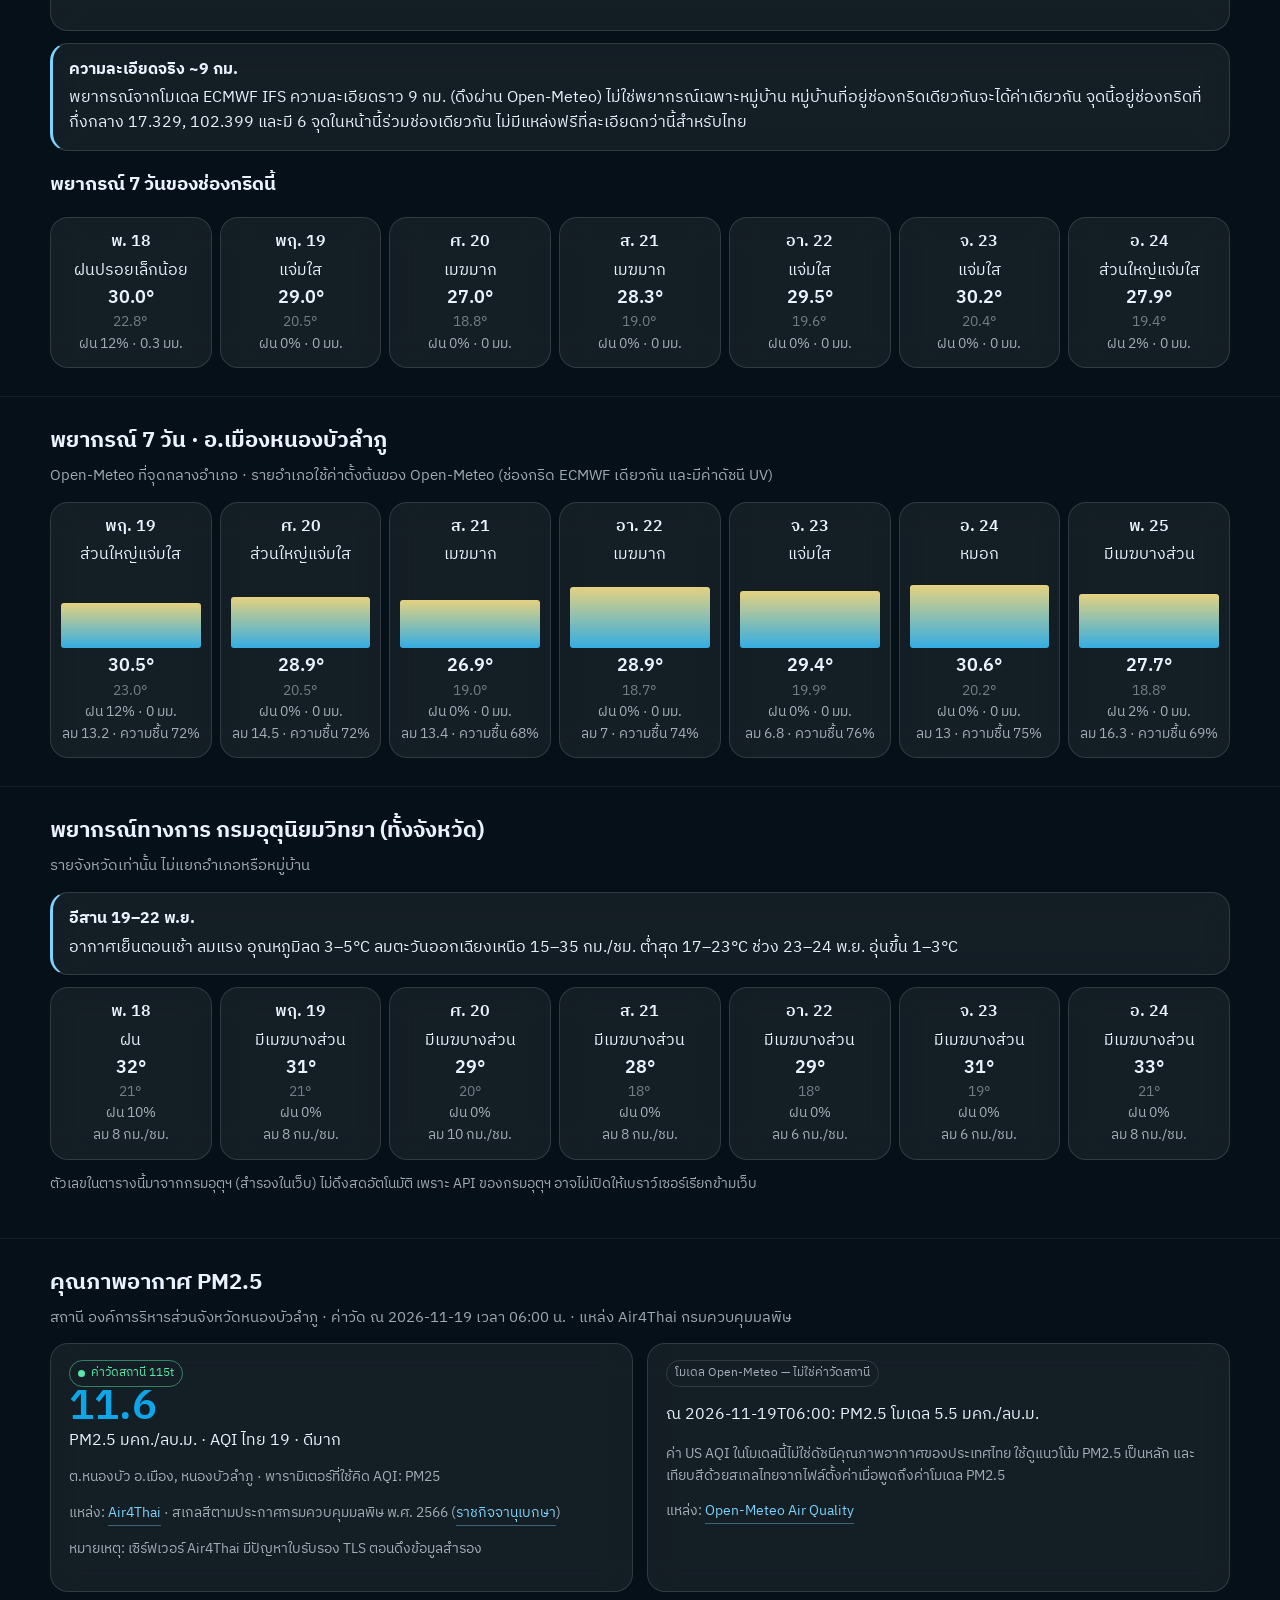
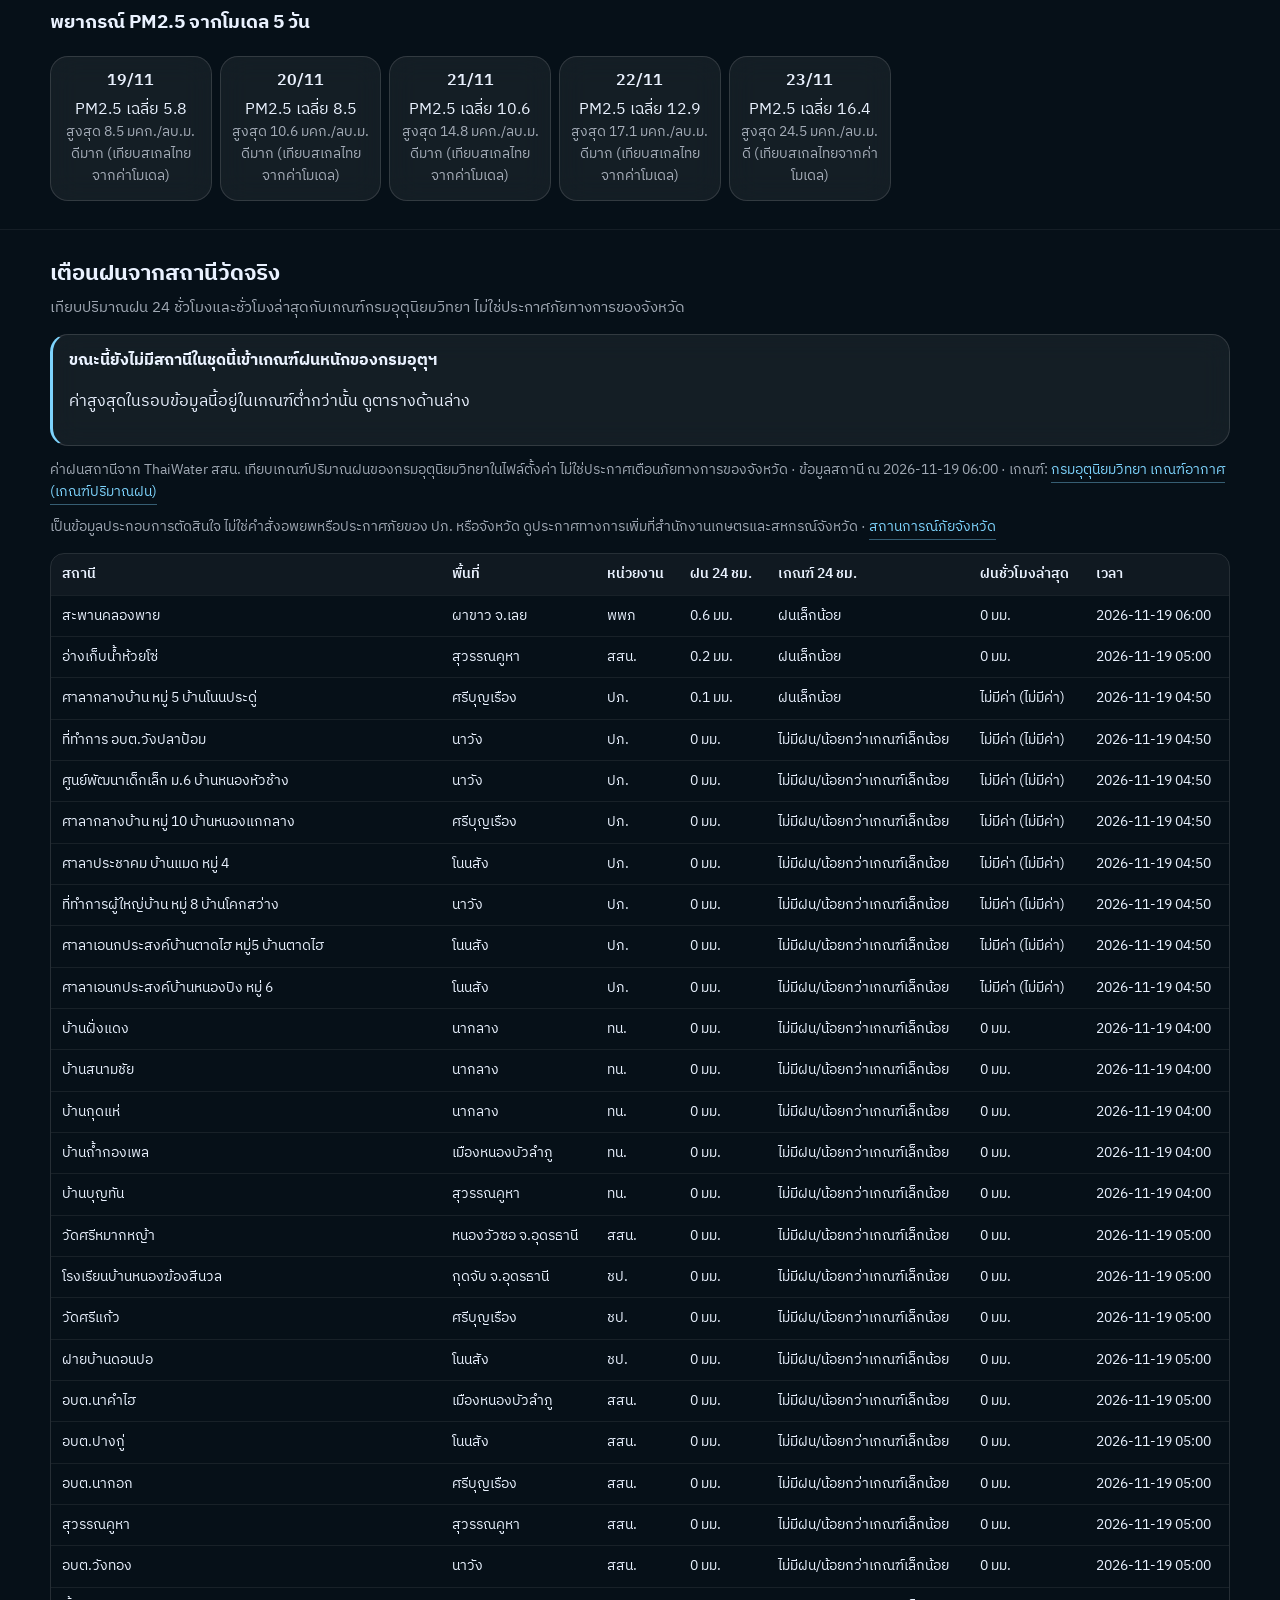
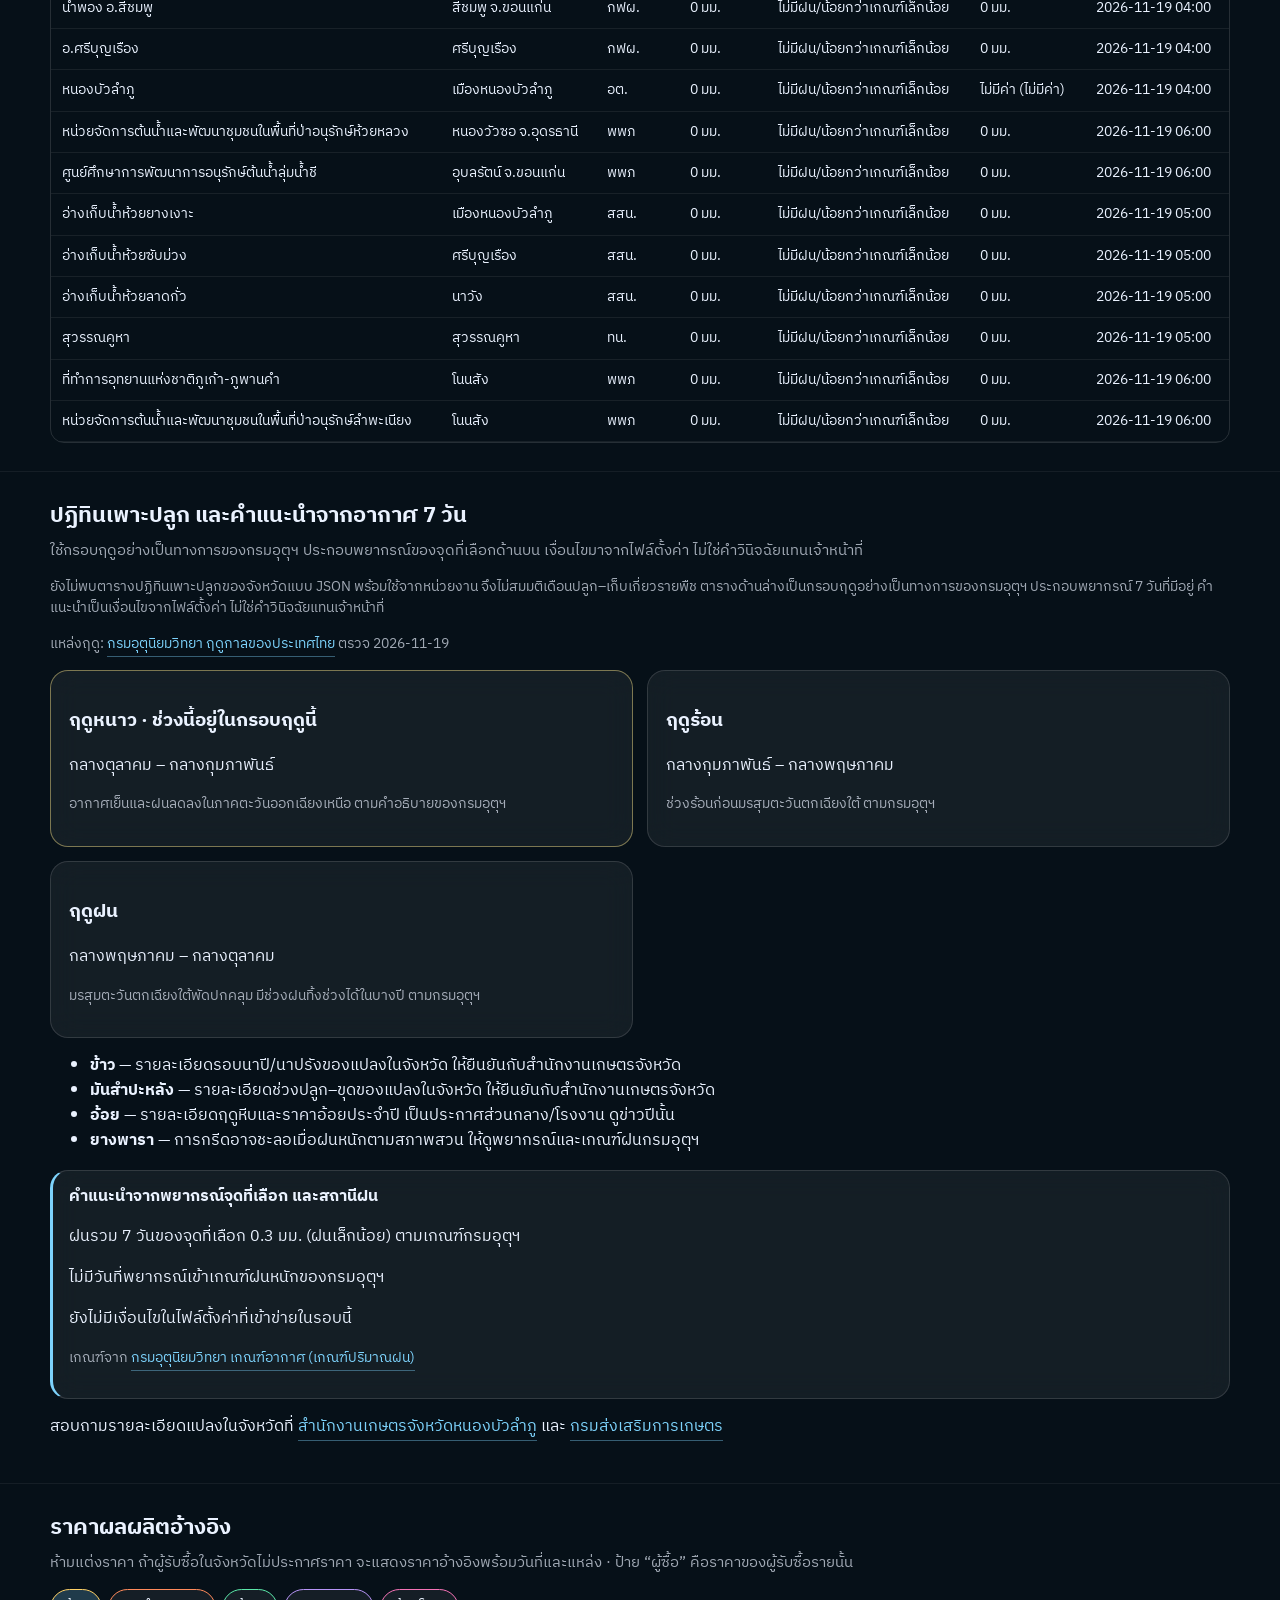
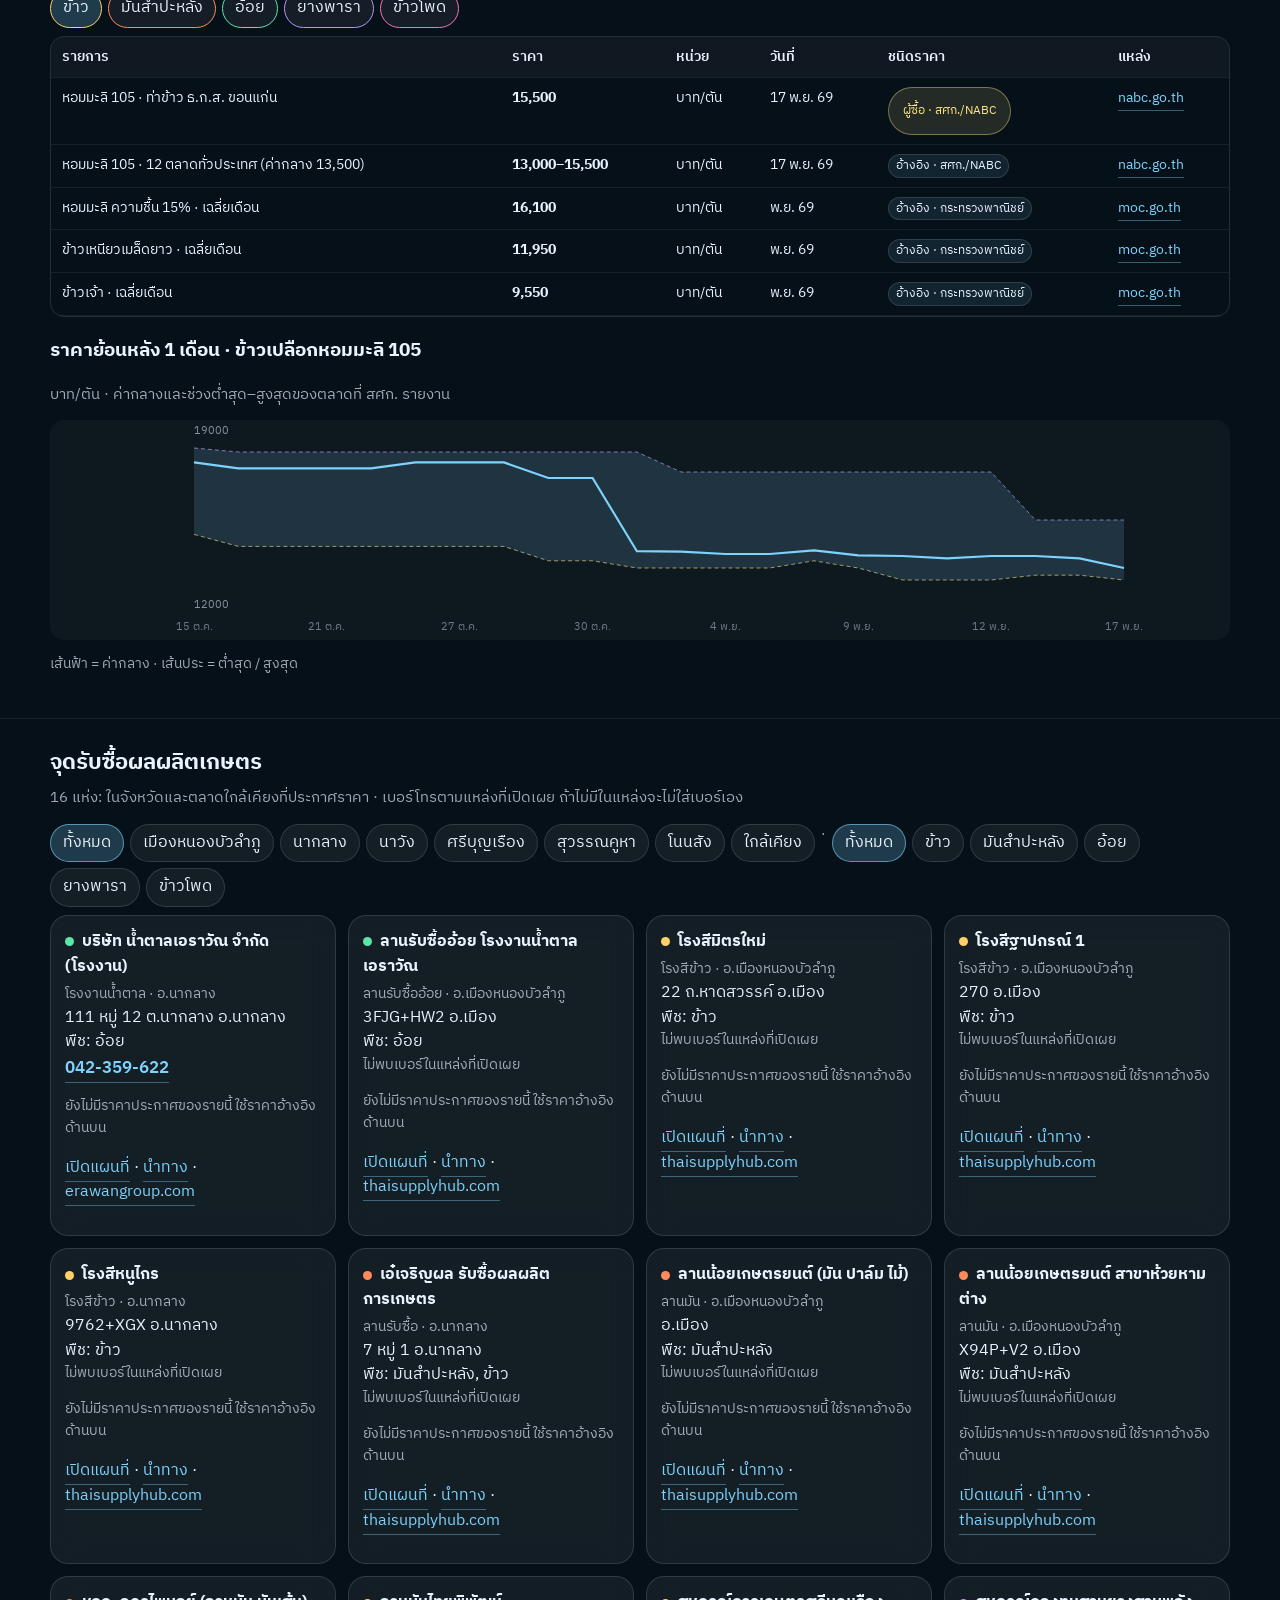
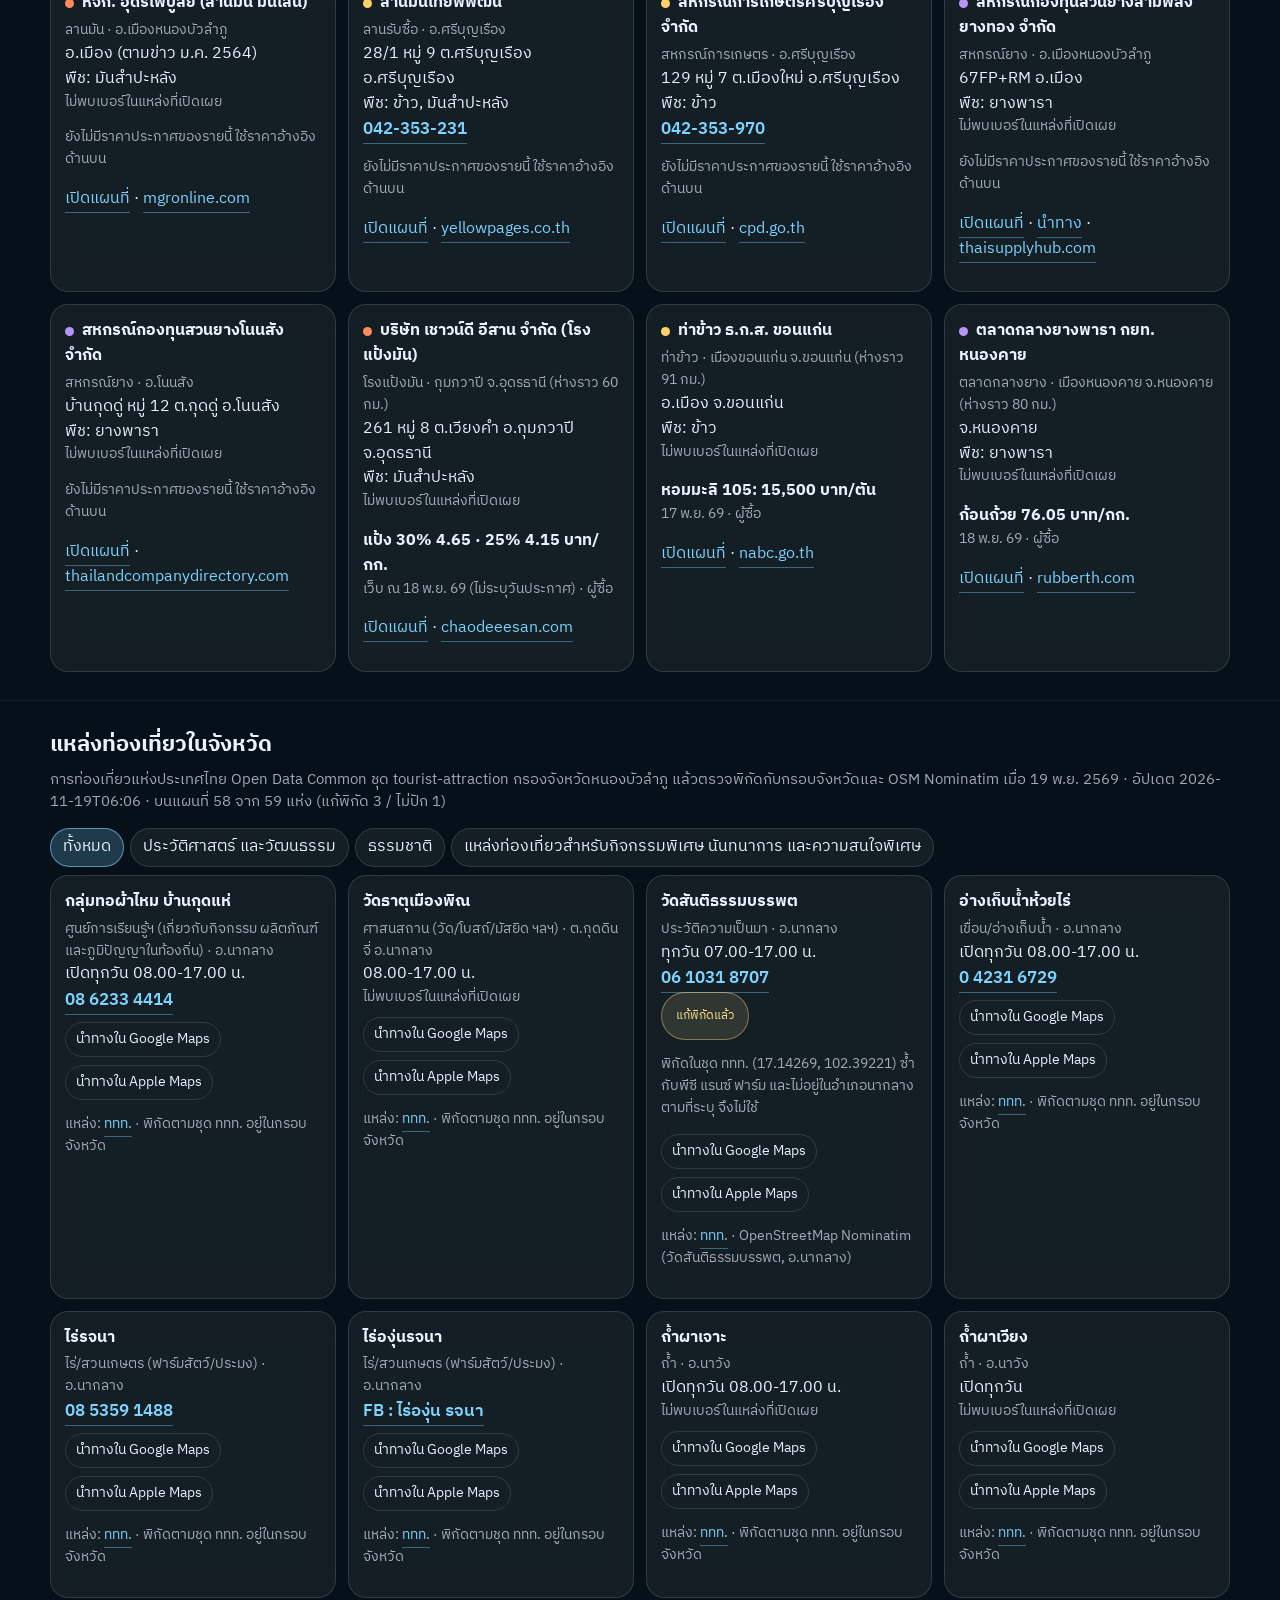
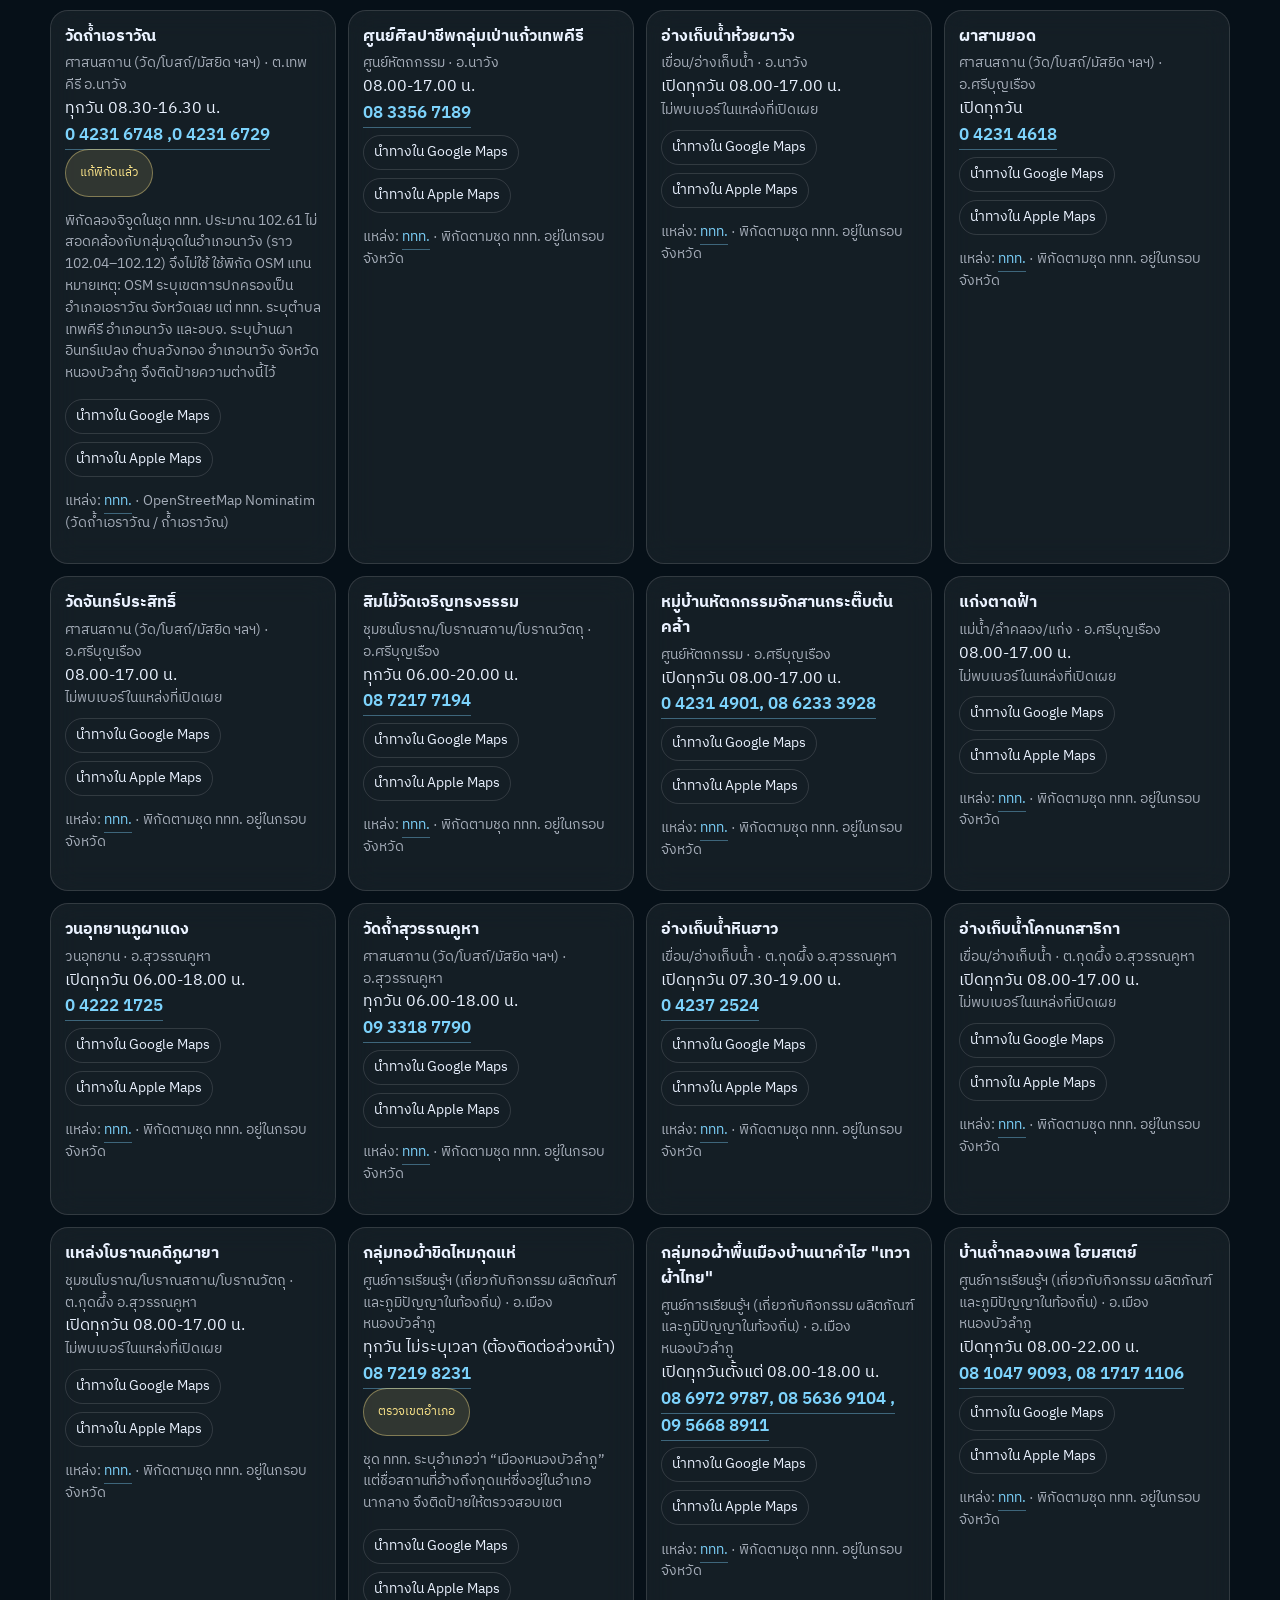
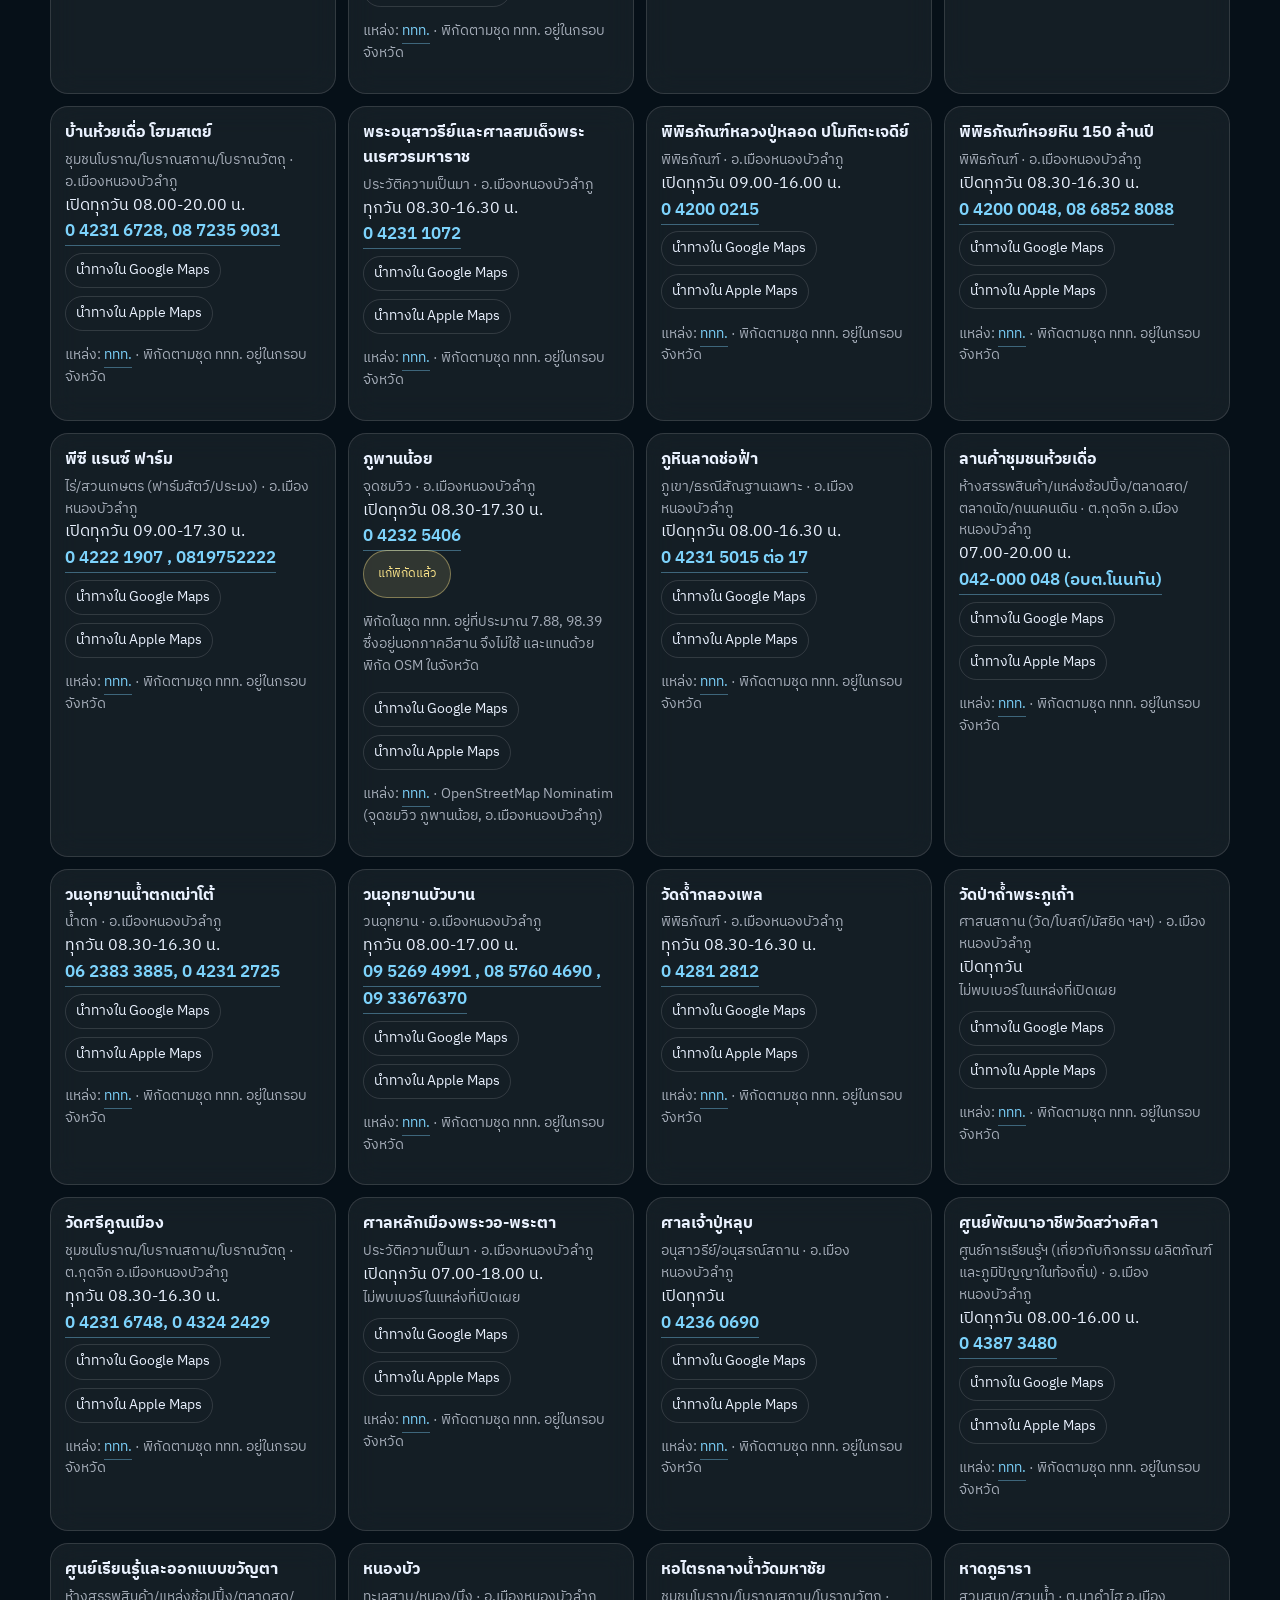
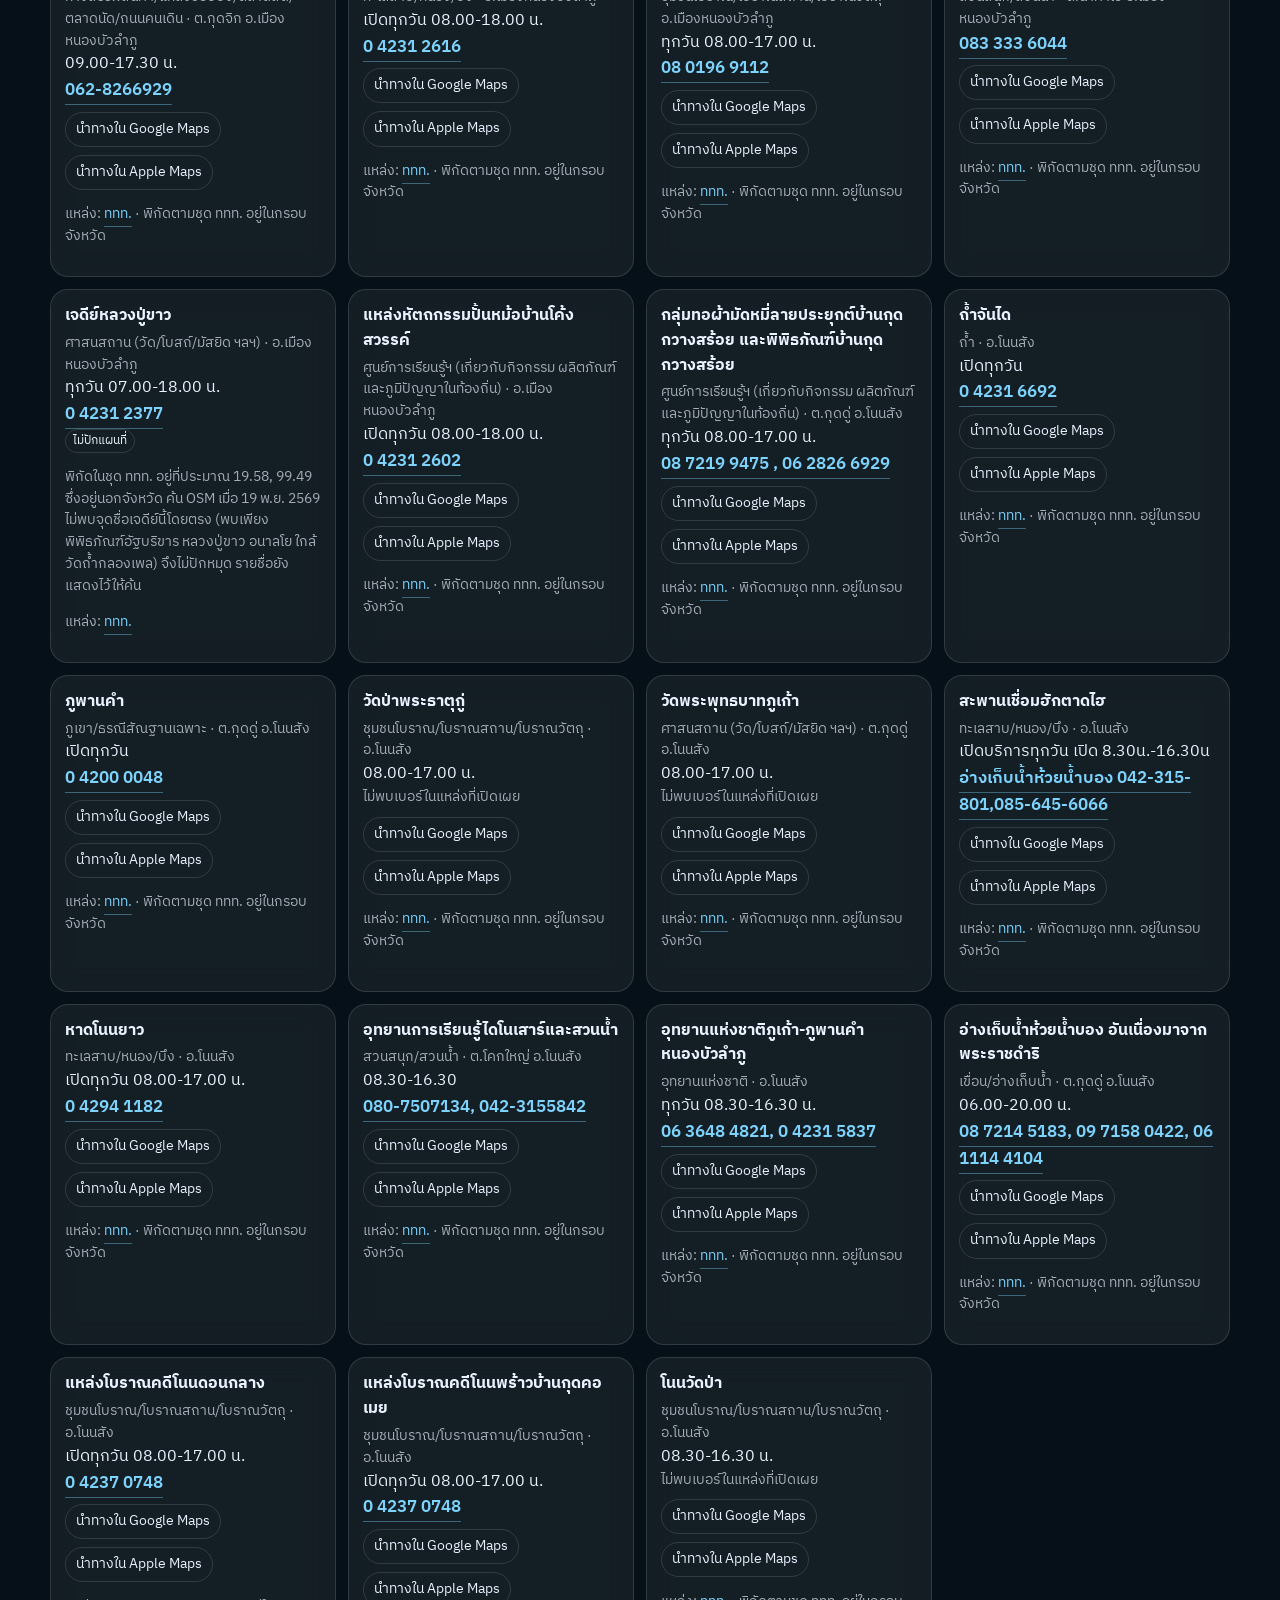
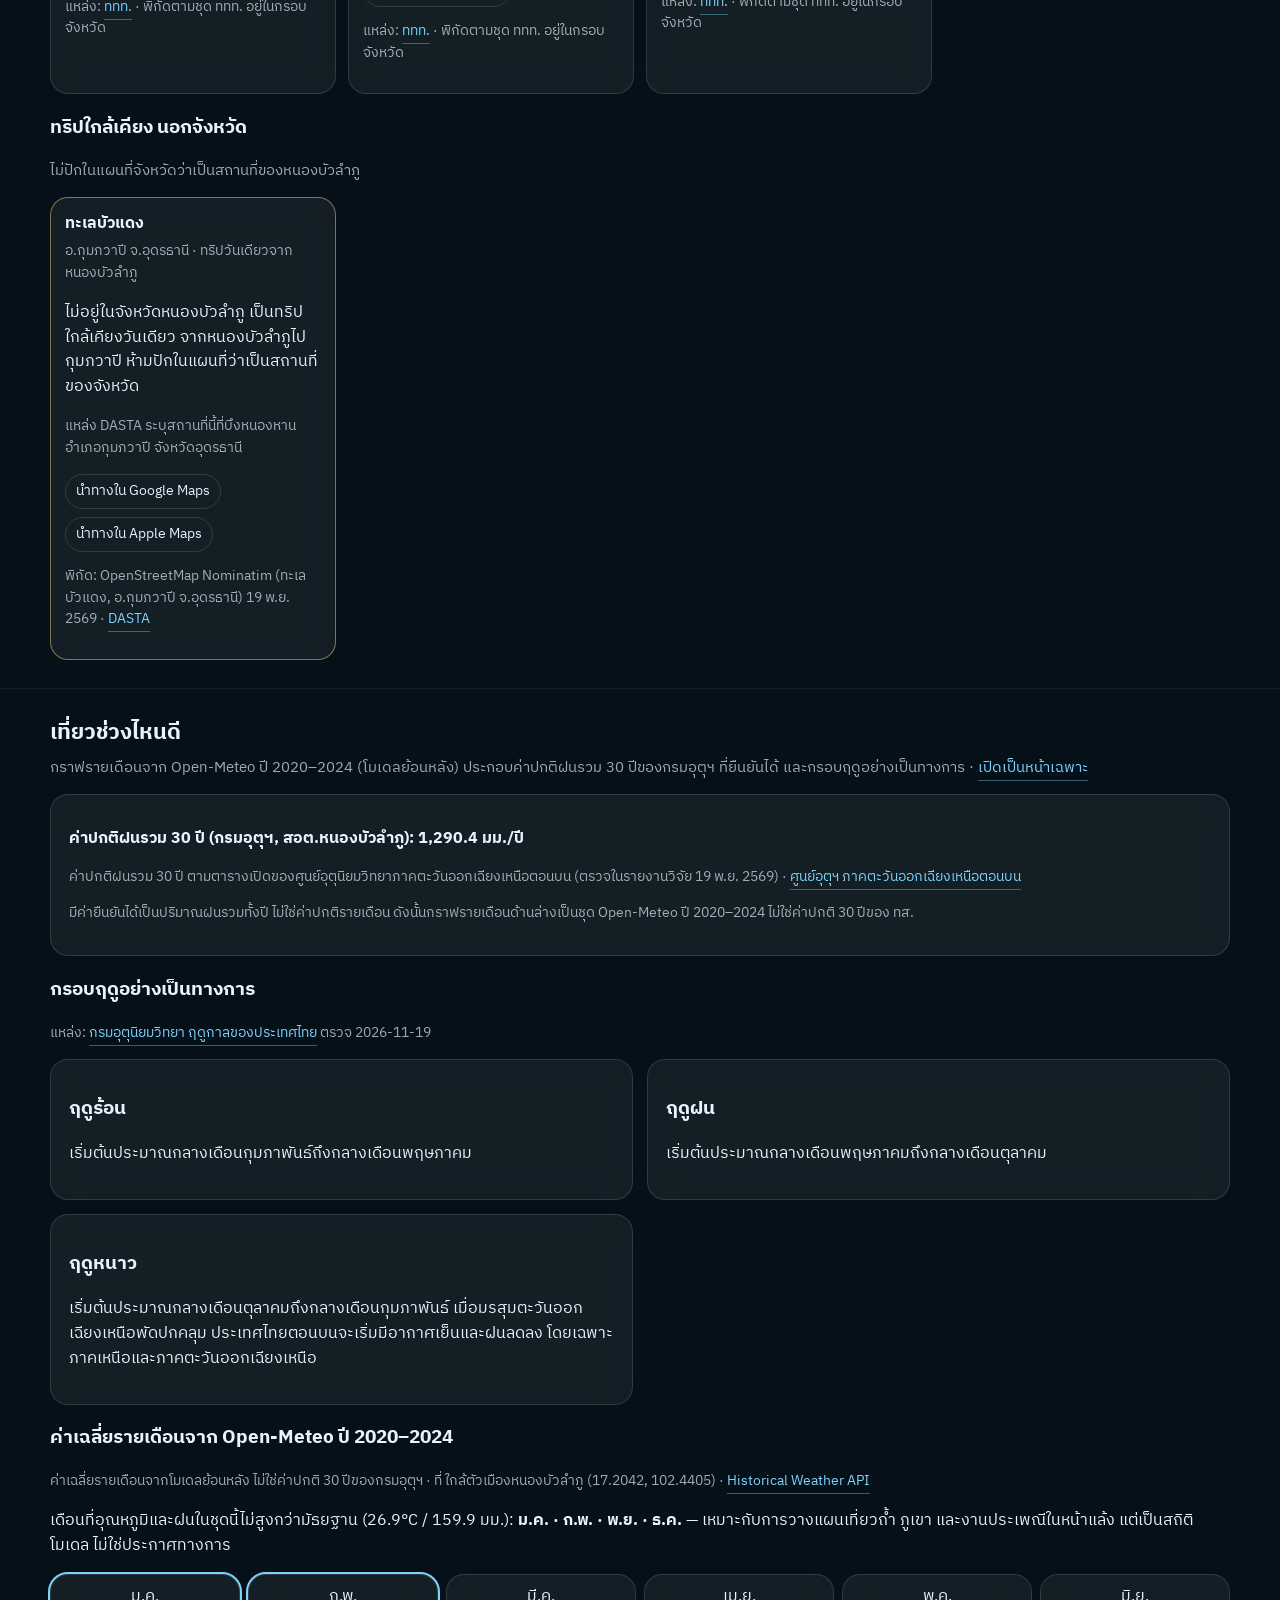
==== commit c2b1796c: "Add Phase 1 tourism, air quality, rain alerts, crop advice, and daily Actions refresh Public dashboa" ====
--- a/index.html
+++ b/index.html
@@ -4,7 +4,7 @@
   <meta charset="utf-8">
   <meta name="viewport" content="width=device-width, initial-scale=1">
   <title>แดชบอร์ดหนองบัวลำภู: อากาศ และจุดรับซื้อผลผลิตเกษตร</title>
-  <meta name="description" content="แผนที่ 6 อำเภอ 59 ตำบล อากาศรายตำบล/หมู่บ้าน ฝนวัดจริงจากสถานี พยากรณ์ 7 วัน ราคาผลผลิตล่าสุด และจุดรับซื้อในจังหวัดหนองบัวลำภู">
+  <meta name="description" content="แผนที่ 6 อำเภอ อากาศรายหมู่บ้าน ฝุ่น PM2.5 แหล่งท่องเที่ยวในจังหวัด ราคาผลผลิต และจุดรับซื้อหนองบัวลำภู เปิดดูฟรี">
   <meta name="theme-color" content="#061018">
   <link rel="canonical" href="https://tongazung-ctrl.github.io/nbl-dashboard/">
   <meta property="og:type" content="website">
@@ -43,11 +43,16 @@
         </div>
       </a>
       <nav class="nav" aria-label="ส่วนของหน้า">
-        <a href="#now">อากาศตอนนี้</a>
+        <a href="#now">อากาศ</a>
+        <a href="#air">ฝุ่น PM2.5</a>
         <a href="#village">หมู่บ้าน</a>
-        <a href="#wx7">พยากรณ์ 7 วัน</a>
+        <a href="#tourism">ท่องเที่ยว</a>
+        <a href="#calendar">ปฏิทินเกษตร</a>
         <a href="#prices">ราคา</a>
         <a href="#buyers">จุดรับซื้อ</a>
+        <a href="#rain-alert">เตือนฝน</a>
+        <a href="#climate">เที่ยวช่วงไหนดี</a>
+        <a href="#aid">ช่วยเหลือ</a>
         <a href="#wxsrc">แหล่งข้อมูล</a>
       </nav>
     </div>
@@ -101,6 +106,30 @@
       </div>
     </section>
 
+    <section class="block" id="air">
+      <div class="wrap">
+        <h2>คุณภาพอากาศ PM2.5</h2>
+        <p class="caption" id="air-caption">สถานีภาคพื้น Air4Thai รหัส 115t และพยากรณ์โมเดล Open-Meteo (คนละแหล่ง ต้องอ่านป้ายให้ชัด)</p>
+        <div id="air-body">กำลังโหลด…</div>
+      </div>
+    </section>
+
+    <section class="block" id="rain-alert">
+      <div class="wrap">
+        <h2>เตือนฝนจากสถานีวัดจริง</h2>
+        <p class="caption">เทียบปริมาณฝน 24 ชั่วโมงและชั่วโมงล่าสุดกับเกณฑ์กรมอุตุนิยมวิทยา ไม่ใช่ประกาศภัยทางการของจังหวัด</p>
+        <div id="rain-alert-body">กำลังโหลด…</div>
+      </div>
+    </section>
+
+    <section class="block" id="calendar">
+      <div class="wrap">
+        <h2>ปฏิทินเพาะปลูก และคำแนะนำจากอากาศ 7 วัน</h2>
+        <p class="caption">ใช้กรอบฤดูอย่างเป็นทางการของกรมอุตุฯ ประกอบพยากรณ์ของจุดที่เลือกด้านบน เงื่อนไขมาจากไฟล์ตั้งค่า ไม่ใช่คำวินิจฉัยแทนเจ้าหน้าที่</p>
+        <div id="calendar-body">กำลังโหลด…</div>
+      </div>
+    </section>
+
     <section class="block" id="prices">
       <div class="wrap">
         <h2>ราคาผลผลิตอ้างอิง</h2>
@@ -120,6 +149,32 @@
       </div>
     </section>
 
+    <section class="block" id="tourism">
+      <div class="wrap">
+        <h2>แหล่งท่องเที่ยวในจังหวัด</h2>
+        <p class="caption" id="tourism-caption">จากชุด ททท. เฉพาะจังหวัดหนองบัวลำภู ตรวจพิกัดแล้ว จุดที่พิกัดไม่แน่นอนจะไม่ปักบนแผนที่</p>
+        <div class="chips" id="tourism-filters"></div>
+        <div class="tour-grid" id="tourism-grid"></div>
+        <div id="nearby-body" style="margin-top:18px"></div>
+      </div>
+    </section>
+
+    <section class="block" id="climate">
+      <div class="wrap">
+        <h2>เที่ยวช่วงไหนดี</h2>
+        <p class="caption">กราฟรายเดือนจาก Open-Meteo ปี 2020–2024 (โมเดลย้อนหลัง) ประกอบค่าปกติฝนรวม 30 ปีของกรมอุตุฯ ที่ยืนยันได้ และกรอบฤดูอย่างเป็นทางการ · <a class="nb-link" href="./climate.html">เปิดเป็นหน้าเฉพาะ</a></p>
+        <div id="climate-body">กำลังโหลด…</div>
+      </div>
+    </section>
+
+    <section class="block" id="aid">
+      <div class="wrap">
+        <h2>ประกันภัยพืชผล และช่องทางช่วยเหลือภาครัฐ</h2>
+        <p class="caption">ลิงก์ทางการเท่านั้น ไม่แสดงยอดเงินชดเชยในหน้านี้ เพราะหลักเกณฑ์เปลี่ยนตามปี</p>
+        <div id="aid-body">กำลังโหลด…</div>
+      </div>
+    </section>
+
     <section class="block" id="wxsrc">
       <div class="wrap">
         <h2>แหล่งข้อมูลอากาศ และความละเอียดจริง</h2>
@@ -148,5 +203,6 @@
     <div class="wrap">ข้อมูลเปิดเผยจาก Open-Meteo, กรมอุตุนิยมวิทยา, ThaiWater สสน., สศก./NABC, กยท., สมาคมโรงงานมันฯ อีสาน, กระทรวงพาณิชย์, OpenGISData-Thailand, GISTDA และ OpenStreetMap · ไม่ใช่หน้าทางการของราชการ</div>
   </footer>
   <script src="./js/app.js" defer></script>
+  <script src="./js/phase1.js" defer></script>
 </body>
 </html>
--- a/css/style.css
+++ b/css/style.css
@@ -212,3 +212,25 @@
 @media (prefers-reduced-motion: reduce) {
   *, *::before, *::after { animation: none !important; transition: none !important; }
 }
+
+/* phase 1 */
+.nav { max-width: 62%; }
+@media (max-width: 900px) {
+  .nav { max-width: none; }
+}
+.pin-tour { cursor: pointer; }
+.alert-row { display: grid; gap: 8px; }
+.level-pill { display: inline-block; font-size: 0.75rem; padding: 2px 8px; border-radius: 999px; font-weight: 600; }
+.aq-big { font-size: 2.6rem; font-weight: 600; line-height: 1; }
+.two-col { display: grid; grid-template-columns: 1fr 1fr; gap: 14px; }
+.month-grid { display: grid; grid-template-columns: repeat(6, minmax(0, 1fr)); gap: 8px; }
+.month-card { padding: 10px; text-align: center; }
+.month-card.is-best { outline: 2px solid var(--accent); }
+.nav-btns { display: flex; flex-wrap: wrap; gap: 8px; margin-top: 8px; }
+.nav-btns a { display: inline-block; padding: 6px 10px; border-radius: 999px; border: 1px solid var(--stroke); text-decoration: none; color: inherit; font-size: 0.85rem; }
+.nav-btns a:hover { border-color: var(--accent); color: #fff; }
+.tour-grid { display: grid; grid-template-columns: repeat(auto-fill, minmax(250px, 1fr)); gap: 12px; }
+.nearby { border-color: rgba(253, 230, 138, .45); }
+@media (max-width: 900px) {
+  .two-col, .month-grid { grid-template-columns: 1fr 1fr; }
+}
